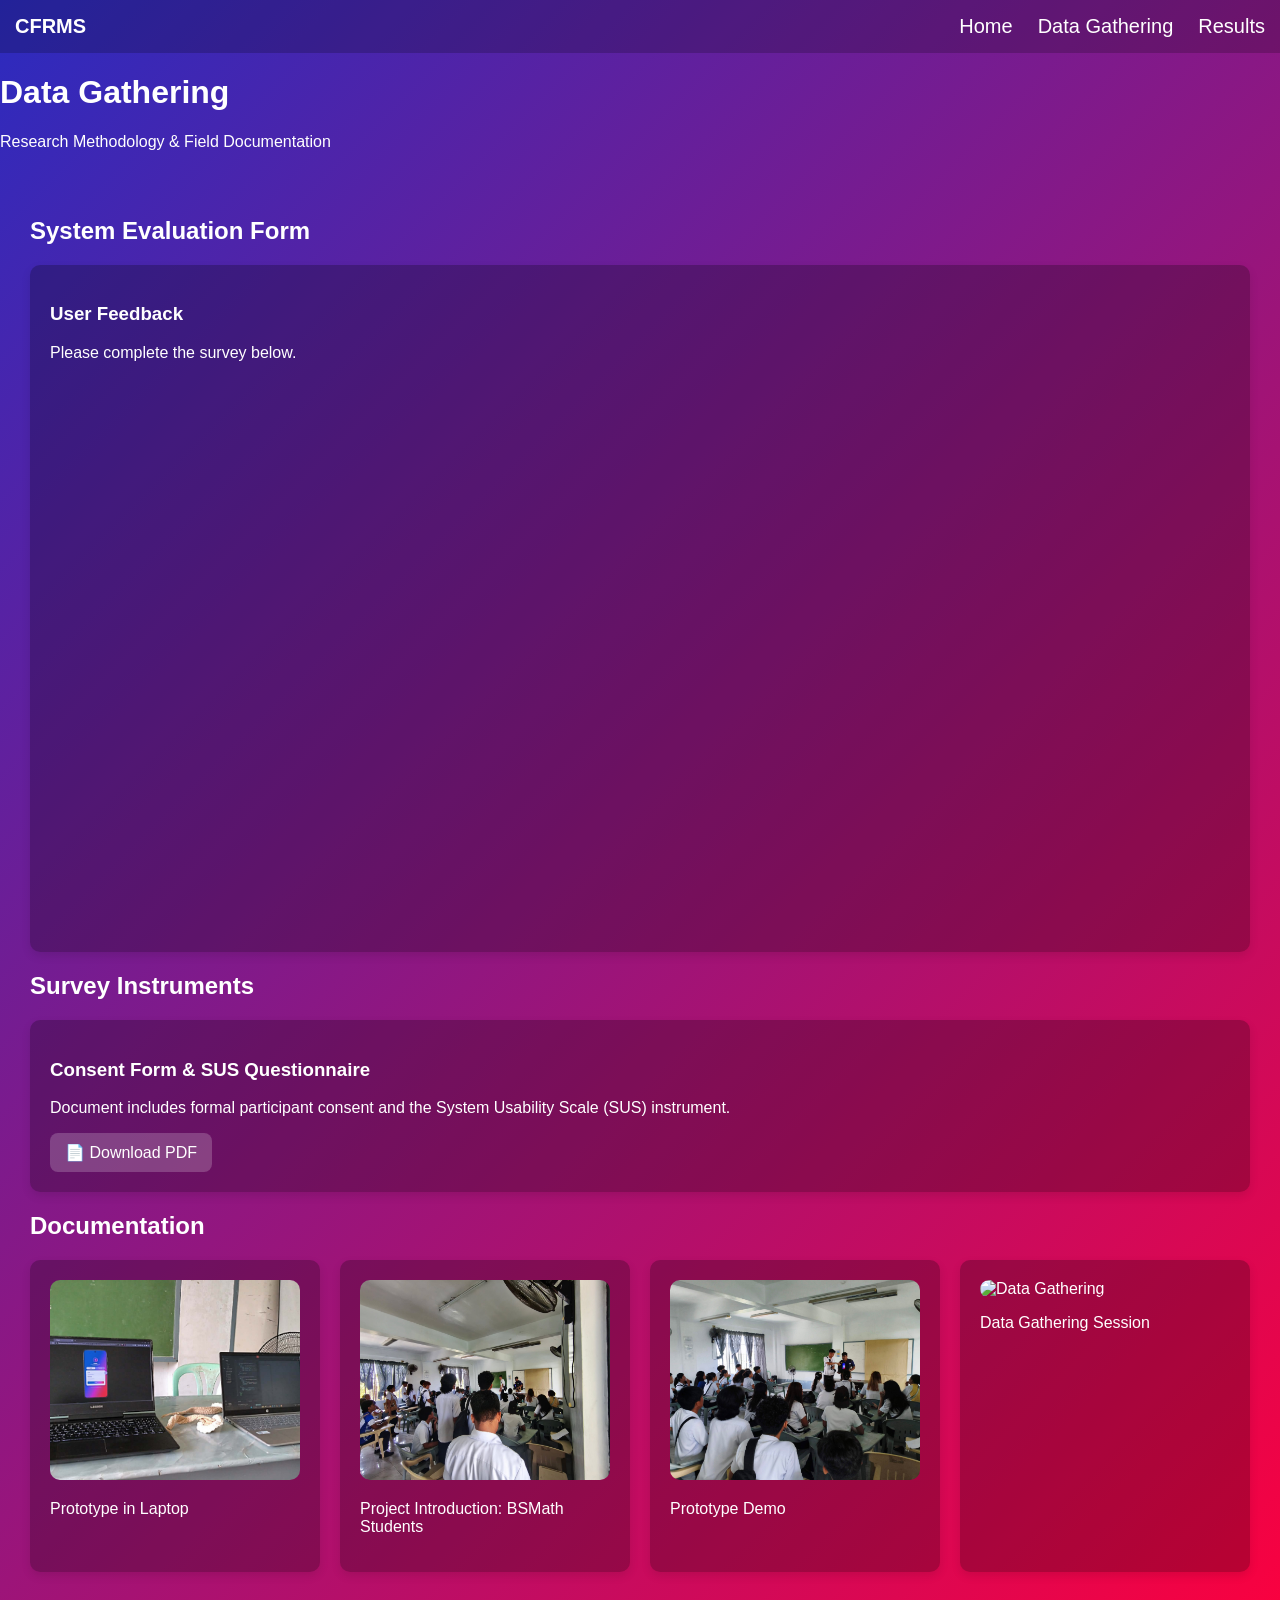
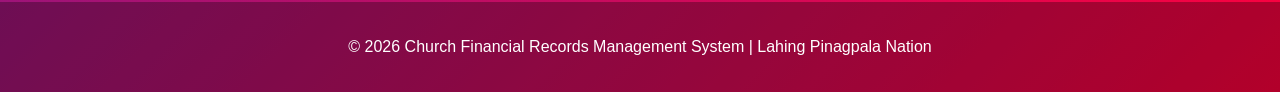
==== data.html @ 57d1f08c "Update data.html" ====
<!DOCTYPE html>
<html lang="en">
<head>
  <meta charset="UTF-8">
  <meta name="viewport" content="width=device-width, initial-scale=1.0">
  <title>Data Gathering | CFRMS</title>
  <link href="https://fonts.googleapis.com/css2?family=Inter:wght@300;400;600;800&display=swap" rel="stylesheet">
  <link rel="stylesheet" href="styles.css">
</head>
<body>

<nav>
  <div class="nav-left">
    <h2>CFRMS</h2>
  </div>
  <div class="nav-links">
    <a href="index.html">Home</a>
    <a href="data.html" class="active">Data Gathering</a>
    <a href="results.html">Results</a>
  </div>
</nav>

<header class="hero sub-hero">
  <div class="hero-content">
    <h1>Data Gathering</h1>
    <p class="subtitle">Research Methodology & Field Documentation</p>
  </div>
</header>

<main class="container">
  <section class="section-container">
    <h2 class="section-title">System Evaluation Form</h2>
    <div class="card form-card small-view">
      <div class="form-header">
        <h3>User Feedback</h3>
        <p>Please complete the survey below.</p>
      </div>
      <div class="iframe-container">
        <iframe src="https://docs.google.com/forms/d/e/1FAIpQLSfxwraObmqo5k9GAPYGqkIvyLb5BTO5nsyAgBqWsxRniMxCNw/viewform?embedded=true" width="100%" height="550" frameborder="0" marginheight="0" marginwidth="0">Loading…</iframe>
      </div>
    </div>
  </section>

  <section class="section-container">
    <h2 class="section-title">Survey Instruments</h2>
    <div class="card download-card">
      <div class="card-info">
        <h3>Consent Form & SUS Questionnaire</h3>
        <p>Document includes formal participant consent and the System Usability Scale (SUS) instrument.</p>
      </div>
      <a href="Consent-Form-SUS-Questionnaire_Group2.pdf" download class="btn">📄 Download PDF</a>
    </div>
  </section>

  <section class="section-container">
    <h2 class="section-title">Documentation</h2>
    <div class="grid">
      <div class="card doc-card">
        <div class="img-wrapper"><img src="doc1.jpg" alt="Laptop"></div>
        <p class="img-caption">Prototype in Laptop</p>
      </div>
      <div class="card doc-card">
        <div class="img-wrapper"><img src="doc2.jpg" alt="Intro"></div>
        <p class="img-caption">Project Introduction: BSMath Students</p>
      </div>
      <div class="card doc-card">
        <div class="img-wrapper"><img src="doc3.jpg" alt="Demo"></div>
        <p class="img-caption">Prototype Demo</p>
      </div>
      <div class="card doc-card">
        <div class="img-wrapper"><img src="doc4.png" alt="Data Gathering"></div>
        <p class="img-caption">Data Gathering Session</p>
      </div>
    </div>
  </section>
</main>

<footer>
  <p>© 2026 Church Financial Records Management System | Lahing Pinagpala Nation</p>
</footer>

</body>
</html>
---- styles.css ----
body {
  margin: 0;
  font-family: Arial, sans-serif;
  color: white;
  background: linear-gradient(135deg, #2b2bbf, #ff003c);
}

nav {
  display: flex;
  justify-content: space-between;
  align-items: center;
  padding: 15px 15px;
  background: rgba(0,0,0,0.2);
}

/* Left side (CFRMS) */
nav h2 {
  margin: 20px;
}

/* Right side links */
nav div {
  display: flex;
  align-items: center;
  gap: 25px;
}

nav a {
  color: white;
  text-decoration: none;
  font-size: 20px;
}

nav a:hover {
  opacity: 0.5;
  transition: 0.2s;
}

.nav-left {
  display: flex;
  align-items: center;
  gap: 10px;
}

/* Remove extra spacing from title */
.nav-left h2 {
  margin: 0;
  font-size: 20px;
}

.title {
  text-align: center;
  padding: 10px 10px;
  color: white;
  text-decoration: none;
}

.title h1 {
  font-size: 40px;
  margin-bottom: 0px;
  gap: 0px;
}
.title p {
  font-weight: 600;
  font-size: 25px;
}

/* MEMBERS SECTION */
.members {
  padding: 40px 20px;
  text-align: center;
}

.members h2 {
  margin-bottom: 30px;
  font-size: 28px;
}

/* GRID LAYOUT */
.grid {
  display: grid;
  grid-template-columns: repeat(auto-fit, minmax(200px, 1fr));
  gap: 20px;
}

/* CARD STYLE */
.card {
  background: rgba(0, 0, 0, 0.247);
  border-radius: 10px;
  flex: 1;
  padding: 20px;
  box-shadow: 0 4px 10px rgba(0,0,0,0.1);
}

/* MEMBER CARD */
.member-card img {
  width: 100%;
  height: 200px;
  object-fit: cover;
  border-radius: 10px;
}

.member-card h3 {
  margin-top: 10px;
  font-size: 18px;
}

.container {
  padding: 30px;
}

/* Footer styling */
footer {
  text-align: center;
  padding: 20px;
  background: rgba(0,0,0,0.3);
  margin-top: auto;
}

/* Container for ring*/
.logo-container {
  position: relative;
  display: inline-block;
  margin-top: 50px;
  margin-bottom: 0px;
}

/* Logo itself */
.logo {
  position: relative;
  width: 300px;
  height: 300px;
  border-radius: 50%;
  z-index: 2;
  object-fit: cover;
}

/* Section spacing */
/* SECTION STYLE */
.section {
  padding: 40px 20px;
  text-align: flex;
}

.section h3 {
  font-size: 26px;
  margin-bottom: 25px;
}

/* DOCUMENTATION CARD */
.doc-card img {
  width: 100%;
  height: 200px;
  object-fit: cover;
  border-radius: 10px;
}

/* Inner dark box (consent form area) */
.inner-box {
  background: rgba(0,0,0,0.4);
  padding: 15px;
  border-radius: 8px;
  margin-top: 10px;
}

/* File header */
.file-header {
  background: rgba(255,255,255,0.1);
  padding: 10px;
  border-radius: 6px;
  margin-bottom: 10px;
}

/* Documentation images */
.doc-images {
  display: flex;
  gap: 15px;
  margin-top: 10px;
}

.doc-images img {
  width: 200px;
  height: 120px;
  object-fit: cover;
  border-radius: 8px;
}

/* Summary layout */
.chart-container {
  background: rgba(0, 0, 0, 0.3);
  padding: 20px;
  border-radius: 12px;

  display: grid;
  grid-template-columns: repeat(2, 1fr);
  gap: 30px;
}

/* Images */
.chart-img {
  width: 100%;
  border-radius: 8px;
  display: block;
}

.sub-heading {
  font-size: 25px;
  font-weight: bold;
  color: white;
}

.page-title {
  margin-bottom: 5px;
}

.section {
  margin-top: 0px;
}

.sub-title,
.section h2,
.section h3 {
  margin-top: 0;
}

/* Bottom grid (video + usability) */
.bottom-grid {
  display: flex;
  justify-content: space-between;
  align-items: flex-start;
  gap: 50px;
  margin-top: 30px;
}

.video-card {
  padding: 30px;
  background:  rgba(0, 0, 0, 0.3);
  border-radius: 10px;
  flex-direction: column;
  align-items: flex;
  font-size: 20px;
}

/* Optional: limit video size */
.video-box {
  width: 100%;
  max-width: 100%;
  border-radius: 10px;
}

/*consent form button */
.btn {
  display: inline-block;
  padding: 10px 15px;
  background: rgba(255,255,255,0.2);
  border-radius: 8px;
  text-decoration: none;
  color: white;
}
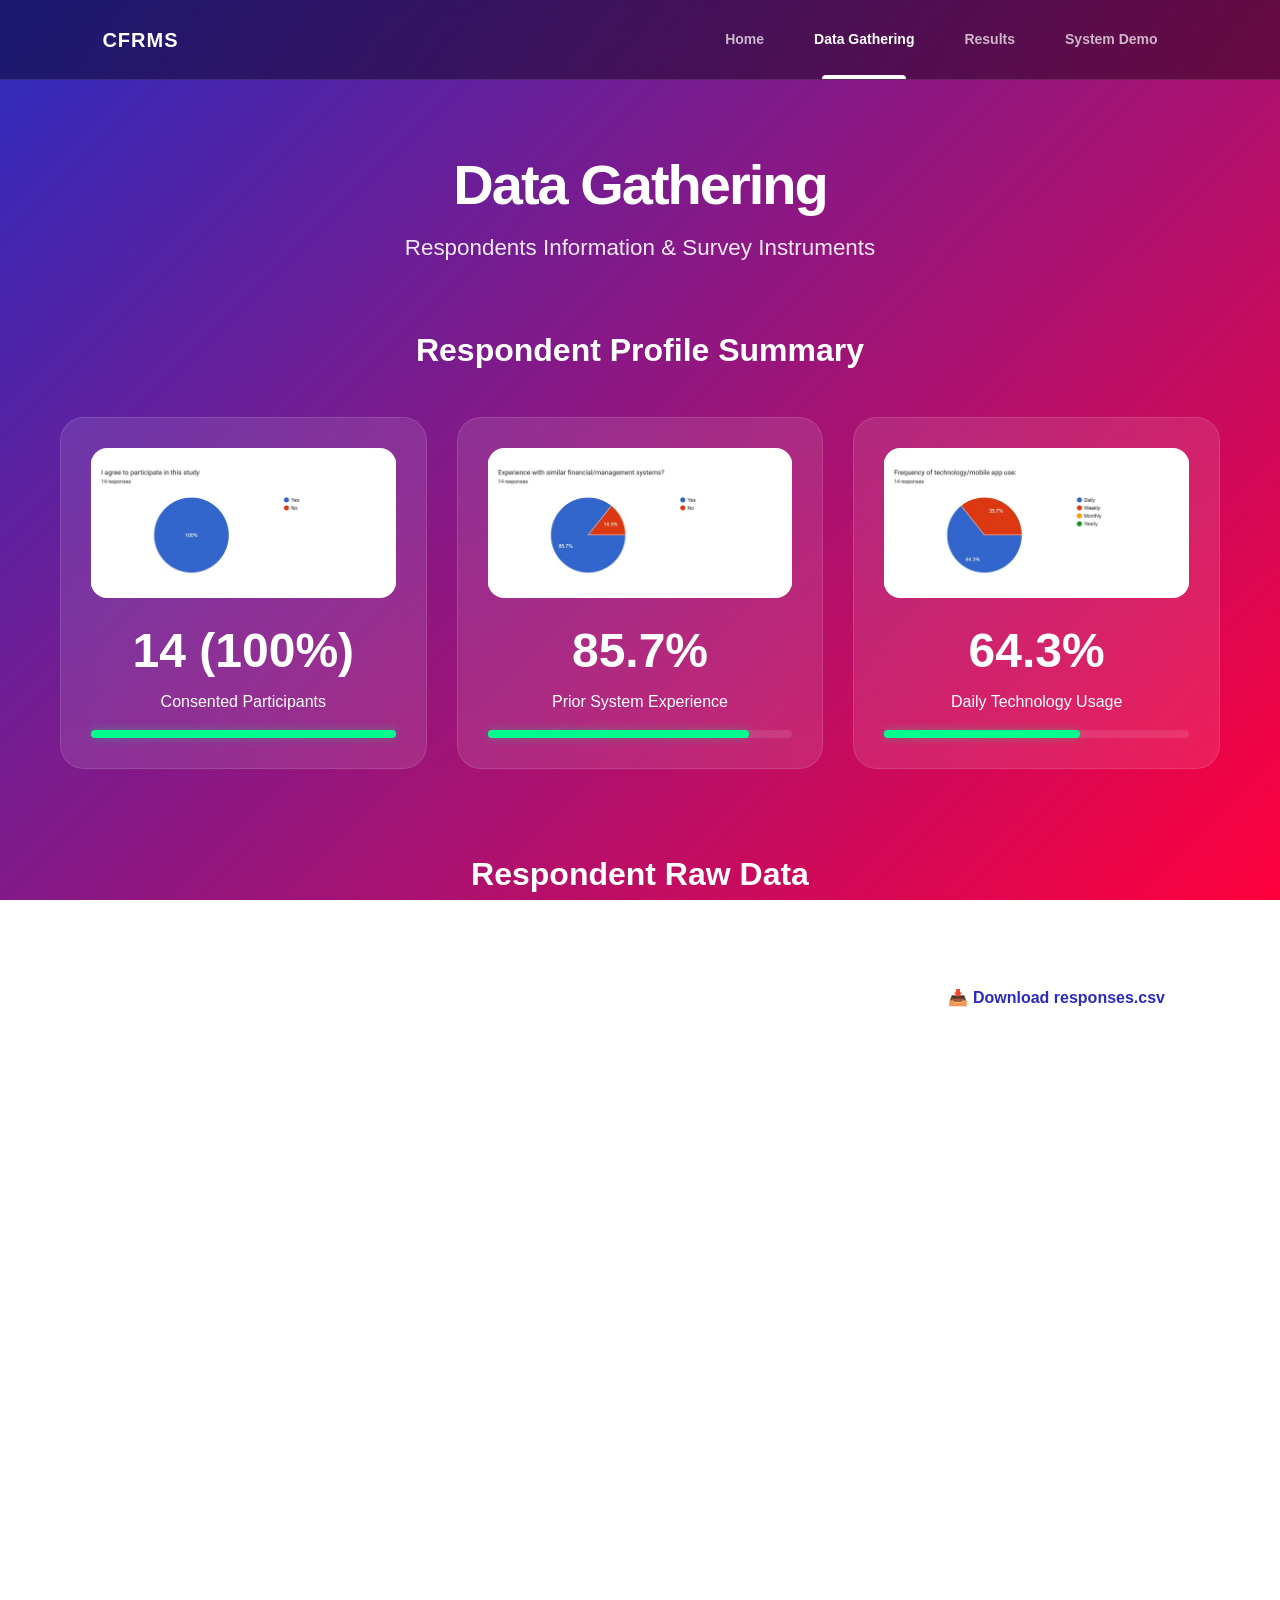
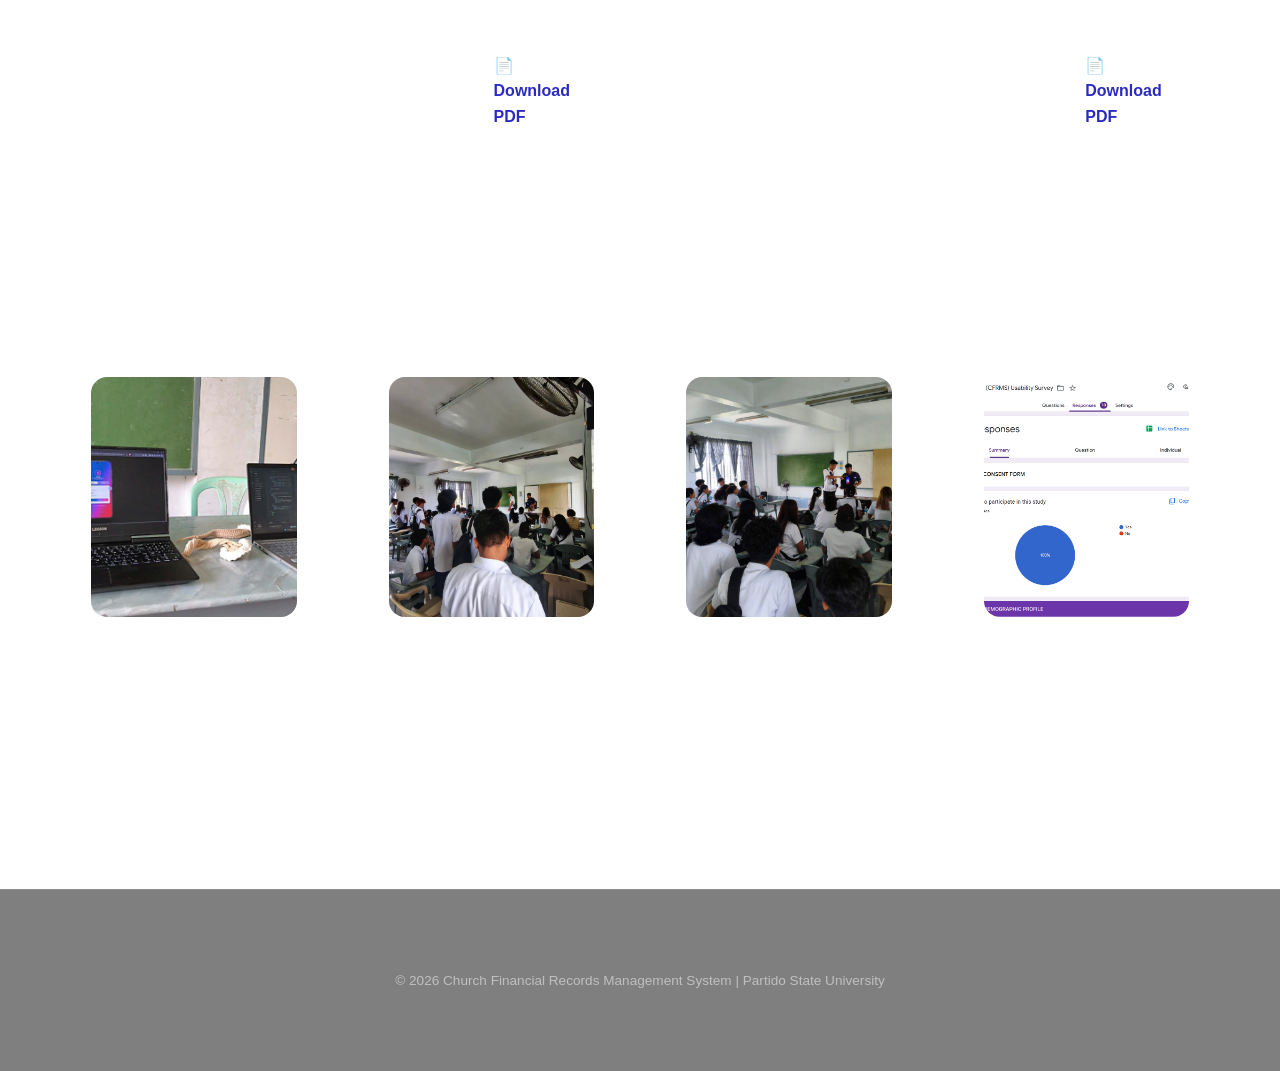
==== commit 5783c291: "Update data.html" ====
--- a/data.html
+++ b/data.html
@@ -10,74 +10,162 @@
 <body>
 
 <nav>
-  <div class="nav-left">
-    <h2>CFRMS</h2>
-  </div>
+  <div class="nav-left"><h2>CFRMS</h2></div>
   <div class="nav-links">
     <a href="index.html">Home</a>
     <a href="data.html" class="active">Data Gathering</a>
     <a href="results.html">Results</a>
+    <a href="demo.html">System Demo</a>
   </div>
 </nav>
 
 <header class="hero sub-hero">
   <div class="hero-content">
     <h1>Data Gathering</h1>
-    <p class="subtitle">Research Methodology & Field Documentation</p>
+    <p class="subtitle">Respondents Information & Survey Instruments</p>
   </div>
 </header>
 
 <main class="container">
+
+  <!-- SECTION: RESPONDENT PROFILE SUMMARY (MERGED & UPDATED) -->
   <section class="section-container">
-    <h2 class="section-title">System Evaluation Form</h2>
-    <div class="card form-card small-view">
-      <div class="form-header">
-        <h3>User Feedback</h3>
-        <p>Please complete the survey below.</p>
+    <h2 class="section-title">Respondent Profile Summary</h2>
+    <div class="grid">
+      <!-- Merged Card: Participation & Consent -->
+      <div class="card stat-card">
+        <div class="img-wrapper" style="height: 150px; margin-bottom: 15px;">
+          <img src="result-consent.jpeg" alt="Participation Chart" style="object-fit: contain; background: white;">
+        </div>
+        <h3>14 (100%)</h3>
+        <p>Consented Participants</p>
+        <div class="progress-bg"><div class="progress-fill" style="width: 100%;"></div></div>
       </div>
-      <div class="iframe-container">
-        <iframe src="https://docs.google.com/forms/d/e/1FAIpQLSfxwraObmqo5k9GAPYGqkIvyLb5BTO5nsyAgBqWsxRniMxCNw/viewform?embedded=true" width="100%" height="550" frameborder="0" marginheight="0" marginwidth="0">Loading…</iframe>
+
+      <!-- Experience Card -->
+      <div class="card stat-card">
+        <div class="img-wrapper" style="height: 150px; margin-bottom: 15px;">
+          <img src="result-experience.jpeg" alt="Experience Chart" style="object-fit: contain; background: white;">
+        </div>
+        <h3>85.7%</h3>
+        <p>Prior System Experience</p>
+        <div class="progress-bg"><div class="progress-fill" style="width: 85.7%;"></div></div>
+      </div>
+
+      <!-- New Card: Tech Frequency (based on your data) -->
+      <div class="card stat-card">
+        <div class="img-wrapper" style="height: 150px; margin-bottom: 15px;">
+          <img src="result-tech.jpeg" alt="Tech Usage Chart" style="object-fit: contain; background: white;">
+        </div>
+        <h3>64.3%</h3>
+        <p>Daily Technology Usage</p>
+        <div class="progress-bg"><div class="progress-fill" style="width: 64.3%;"></div></div>
       </div>
     </div>
   </section>
 
+  <!-- SECTION: RESPONDENT RAW DATA -->
   <section class="section-container">
-    <h2 class="section-title">Survey Instruments</h2>
-    <div class="card download-card">
-      <div class="card-info">
-        <h3>Consent Form & SUS Questionnaire</h3>
-        <p>Document includes formal participant consent and the System Usability Scale (SUS) instrument.</p>
+    <h2 class="section-title">Respondent Raw Data</h2>
+    <div class="card table-card">
+      <div class="card-header" style="display: flex; justify-content: space-between; align-items: center; margin-bottom: 20px;">
+        <p style="opacity: 0.7;">Live .CSV Repository Preview</p>
+        <a href="responses.csv" download class="btn small-btn">📥 Download responses.csv</a>
       </div>
-      <a href="Consent-Form-SUS-Questionnaire_Group2.pdf" download class="btn">📄 Download PDF</a>
+      <div class="table-wrapper">
+        <table class="data-table" id="csv-table">
+          <thead>
+            <tr id="table-header"></tr>
+          </thead>
+          <tbody id="table-body">
+          </tbody>
+        </table>
+      </div>
     </div>
   </section>
 
+  <!-- SECTION: SURVEY INSTRUMENTS -->
   <section class="section-container">
-    <h2 class="section-title">Documentation</h2>
+    <h2 class="section-title">Survey Instruments</h2>
+    <div class="grid chart-grid-double">
+      <div class="card download-card">
+        <div class="card-info">
+          <h3>Usability Testing Survey (SUS)</h3>
+          <p>Document includes formal participant consent and the 10-item System Usability Scale instrument.</p>
+        </div>
+        <a href="Consent-Form-SUS-Questionnaire_Group2.pdf" download class="btn">📄 Download PDF</a>
+      </div>
+      <div class="card download-card">
+        <div class="card-info">
+          <h3>Heuristic Evaluation Workbook</h3>
+          <p>Nielsen's 10 Heuristics workbook containing individual evaluations from all group members.</p>
+        </div>
+        <a href="Heuristic-Workbook.pdf" download class="btn">📄 Download PDF</a>
+      </div>
+    </div>
+  </section>
+
+  <!-- SECTION: FIELD DOCUMENTATION -->
+  <section class="section-container">
+    <h2 class="section-title">Field Documentation</h2>
     <div class="grid">
       <div class="card doc-card">
-        <div class="img-wrapper"><img src="doc1.jpg" alt="Laptop"></div>
-        <p class="img-caption">Prototype in Laptop</p>
+        <div class="img-wrapper"><img src="doc1.jpg" alt="Testing"></div>
+        <p class="img-caption">BSMath Testing Session</p>
       </div>
       <div class="card doc-card">
-        <div class="img-wrapper"><img src="doc2.jpg" alt="Intro"></div>
-        <p class="img-caption">Project Introduction: BSMath Students</p>
+        <div class="img-wrapper"><img src="doc2.jpg" alt="Moderating"></div>
+        <p class="img-caption">Guided Evaluation Process</p>
       </div>
       <div class="card doc-card">
         <div class="img-wrapper"><img src="doc3.jpg" alt="Demo"></div>
-        <p class="img-caption">Prototype Demo</p>
+        <p class="img-caption">CFRMS Prototype Walkthrough</p>
       </div>
       <div class="card doc-card">
-        <div class="img-wrapper"><img src="doc4.png" alt="Data Gathering"></div>
-        <p class="img-caption">Data Gathering Session</p>
+        <div class="img-wrapper"><img src="doc4.png" alt="Recording"></div>
+        <p class="img-caption">Final Data Collection</p>
       </div>
     </div>
   </section>
+
 </main>
 
 <footer>
-  <p>© 2026 Church Financial Records Management System | Lahing Pinagpala Nation</p>
+  <p>© 2026 Church Financial Records Management System | Partido State University</p>
 </footer>
+
+<script>
+  async function loadCSV() {
+    try {
+      const response = await fetch('responses.csv');
+      const data = await response.text();
+      const rows = data.split('\n').filter(row => row.trim() !== '');
+      
+      const headerRow = rows[0].split(',');
+      const headerTarget = document.getElementById('table-header');
+      headerRow.forEach(headerText => {
+        const th = document.createElement('th');
+        th.textContent = headerText.replace(/"/g, '');
+        headerTarget.appendChild(th);
+      });
+
+      const bodyTarget = document.getElementById('table-body');
+      for (let i = 1; i < rows.length; i++) {
+        const tr = document.createElement('tr');
+        const cols = rows[i].split(/,(?=(?:(?:[^"]*"){2})*[^"]*$)/);
+        cols.forEach(colText => {
+          const td = document.createElement('td');
+          td.textContent = colText.replace(/"/g, '');
+          tr.appendChild(td);
+        });
+        bodyTarget.appendChild(tr);
+      }
+    } catch (error) {
+      console.error("Error loading CSV:", error);
+    }
+  }
+  window.onload = loadCSV;
+</script>
 
 </body>
 </html>
--- a/styles.css
+++ b/styles.css
@@ -1,259 +1,329 @@
+* {
+  margin: 0;
+  padding: 0;
+  box-sizing: border-box;
+}
+
 body {
-  margin: 0;
-  font-family: Arial, sans-serif;
+  font-family: 'Inter', sans-serif;
   color: white;
   background: linear-gradient(135deg, #2b2bbf, #ff003c);
+  background-attachment: fixed;
+  min-height: 100vh;
+  line-height: 1.6;
+  overflow-x: hidden;
 }
 
 nav {
   display: flex;
   justify-content: space-between;
   align-items: center;
-  padding: 15px 15px;
-  background: rgba(0,0,0,0.2);
-}
-
-/* Left side (CFRMS) */
-nav h2 {
-  margin: 20px;
-}
-
-/* Right side links */
-nav div {
+  padding: 0 8%;
+  background: rgba(0, 0, 0, 0.4);
+  backdrop-filter: blur(20px);
+  -webkit-backdrop-filter: blur(20px);
+  position: sticky;
+  top: 0;
+  z-index: 1000;
+  height: 80px;
+  border-bottom: 1px solid rgba(255, 255, 255, 0.1);
+}
+
+.nav-left h2 {
+  font-size: 20px;
+  font-weight: 800;
+  letter-spacing: 1px;
+}
+
+.nav-links {
+  display: flex;
+  gap: 10px;
+  height: 100%;
+}
+
+.nav-links a {
+  color: white;
+  text-decoration: none;
+  font-size: 14px;
+  font-weight: 600;
+  padding: 0 20px;
   display: flex;
   align-items: center;
-  gap: 25px;
-}
-
-nav a {
-  color: white;
+  position: relative;
+  transition: 0.3s cubic-bezier(0.4, 0, 0.2, 1);
+  opacity: 0.7;
+}
+
+.nav-links a:hover {
+  opacity: 1;
+  background: rgba(255, 255, 255, 0.05);
+}
+
+.nav-links a.active {
+  opacity: 1;
+  font-weight: 800;
+}
+
+.nav-links a.active::after {
+  content: "";
+  position: absolute;
+  bottom: 0;
+  left: 20%;
+  width: 60%;
+  height: 4px;
+  background: white;
+  border-radius: 10px 10px 0 0;
+}
+
+.hero {
+  text-align: center;
+  padding: 80px 20px 40px;
+}
+
+.sub-hero {
+  padding: 60px 20px 20px;
+}
+
+.logo {
+  width: 200px;
+  height: 200px;
+  border-radius: 50%;
+  object-fit: cover;
+  border: 6px solid rgba(255, 255, 255, 0.15);
+  box-shadow: 0 20px 50px rgba(0,0,0,0.3);
+  transition: transform 0.5s cubic-bezier(0.175, 0.885, 0.32, 1.275);
+}
+
+.logo:hover {
+  transform: scale(1.05);
+}
+
+.hero h1 {
+  font-size: 3.5rem;
+  font-weight: 800;
+  letter-spacing: -2px;
+}
+
+.subtitle {
+  font-size: 1.4rem;
+  font-weight: 300;
+  opacity: 0.9;
+}
+
+.church-name {
+  font-size: 0.9rem;
+  text-transform: uppercase;
+  letter-spacing: 5px;
+  margin-top: 15px;
+  color: rgba(255, 255, 255, 0.6);
+}
+
+.description-box {
+  max-width: 800px;
+  margin: 40px auto 0;
+  background: rgba(0, 0, 0, 0.25);
+  padding: 30px;
+  border-radius: 20px;
+  backdrop-filter: blur(10px);
+  border: 1px solid rgba(255, 255, 255, 0.1);
+}
+
+.container {
+  max-width: 1200px;
+  margin: 0 auto;
+  padding: 40px 20px 100px;
+}
+
+.section-container {
+  margin-bottom: 80px;
+}
+
+.section-title {
+  text-align: center;
+  font-size: 2rem;
+  margin-bottom: 40px;
+  font-weight: 800;
+}
+
+.grid {
+  display: grid;
+  grid-template-columns: repeat(auto-fit, minmax(260px, 1fr));
+  gap: 30px;
+}
+
+.chart-grid-single { max-width: 650px; margin: 0 auto; }
+.chart-grid-double { grid-template-columns: repeat(auto-fit, minmax(400px, 1fr)); }
+.chart-grid-multi { grid-template-columns: repeat(auto-fit, minmax(280px, 1fr)); }
+
+.card {
+  background: rgba(255, 255, 255, 0.1);
+  backdrop-filter: blur(15px);
+  -webkit-backdrop-filter: blur(15px);
+  border: 1px solid rgba(255, 255, 255, 0.12);
+  border-radius: 24px;
+  padding: 30px;
+  text-align: center;
+  transition: all 0.4s cubic-bezier(0.4, 0, 0.2, 1);
+}
+
+.card:hover {
+  transform: translateY(-10px);
+  background: rgba(255, 255, 255, 0.18);
+  border-color: rgba(255, 255, 255, 0.3);
+}
+
+.img-wrapper {
+  width: 100%;
+  height: 240px;
+  border-radius: 16px;
+  overflow: hidden;
+  margin-bottom: 20px;
+}
+
+.img-wrapper img {
+  width: 100%;
+  height: 100%;
+  object-fit: cover;
+}
+
+.img-caption {
+  font-size: 0.8rem;
+  text-transform: uppercase;
+  letter-spacing: 1.5px;
+  opacity: 0.7;
+  font-weight: 700;
+  margin-top: 15px;
+}
+
+.form-card.small-view {
+  max-width: 650px;
+  margin: 0 auto;
+  padding: 0;
+  overflow: hidden;
+}
+
+.form-header {
+  padding: 20px;
+  background: rgba(0, 0, 0, 0.3);
+}
+
+.iframe-container {
+  width: 100%;
+  height: 550px;
+  overflow-y: auto;
+  background: white;
+}
+
+.iframe-container::-webkit-scrollbar { width: 8px; }
+.iframe-container::-webkit-scrollbar-track { background: #f1f1f1; }
+.iframe-container::-webkit-scrollbar-thumb { background: #2b2bbf; border-radius: 10px; }
+
+.download-card {
+  display: flex;
+  justify-content: space-between;
+  align-items: center;
+  text-align: left;
+  max-width: 900px;
+  margin: 0 auto;
+}
+
+.btn {
+  background: white;
+  color: #2b2bbf;
+  padding: 14px 24px;
+  border-radius: 12px;
   text-decoration: none;
-  font-size: 20px;
-}
-
-nav a:hover {
-  opacity: 0.5;
-  transition: 0.2s;
-}
-
-.nav-left {
-  display: flex;
+  font-weight: 800;
+  display: inline-flex;
   align-items: center;
   gap: 10px;
-}
-
-/* Remove extra spacing from title */
-.nav-left h2 {
-  margin: 0;
-  font-size: 20px;
-}
-
-.title {
-  text-align: center;
-  padding: 10px 10px;
-  color: white;
-  text-decoration: none;
-}
-
-.title h1 {
-  font-size: 40px;
-  margin-bottom: 0px;
-  gap: 0px;
-}
-.title p {
-  font-weight: 600;
-  font-size: 25px;
-}
-
-/* MEMBERS SECTION */
-.members {
-  padding: 40px 20px;
-  text-align: center;
-}
-
-.members h2 {
-  margin-bottom: 30px;
-  font-size: 28px;
-}
-
-/* GRID LAYOUT */
-.grid {
+  transition: 0.3s ease;
+}
+
+.btn:hover {
+  transform: translateY(-3px);
+  box-shadow: 0 10px 20px rgba(0,0,0,0.2);
+}
+
+.verified-badge {
+  display: inline-block;
+  background: rgba(0, 255, 120, 0.15);
+  color: #00ff8c;
+  padding: 8px 20px;
+  border-radius: 50px;
+  font-size: 0.75rem;
+  font-weight: 800;
+  border: 1px solid rgba(0, 255, 120, 0.3);
+  margin-bottom: 20px;
+}
+
+.stat-card h3 {
+  font-size: 3rem;
+  font-weight: 800;
+}
+
+.progress-bg {
+  background: rgba(255,255,255,0.1);
+  height: 8px;
+  border-radius: 10px;
+  margin-top: 15px;
+}
+
+.progress-fill {
+  background: #00ff8c;
+  height: 100%;
+  border-radius: 10px;
+  box-shadow: 0 0 10px rgba(0, 255, 140, 0.3);
+}
+
+.quote-list {
+  list-style: none;
+  text-align: left;
+  margin-top: 20px;
+}
+
+.quote-list li {
+  font-style: italic;
+  margin-bottom: 12px;
+  opacity: 0.8;
+  padding-left: 15px;
+  border-left: 3px solid rgba(255,255,255,0.3);
+}
+
+.bottom-layout {
   display: grid;
-  grid-template-columns: repeat(auto-fit, minmax(200px, 1fr));
-  gap: 20px;
-}
-
-/* CARD STYLE */
-.card {
-  background: rgba(0, 0, 0, 0.247);
-  border-radius: 10px;
-  flex: 1;
-  padding: 20px;
-  box-shadow: 0 4px 10px rgba(0,0,0,0.1);
-}
-
-/* MEMBER CARD */
-.member-card img {
+  grid-template-columns: 1.5fr 1fr;
+  gap: 40px;
+  margin-top: 40px;
+}
+
+.video-box {
   width: 100%;
-  height: 200px;
-  object-fit: cover;
-  border-radius: 10px;
-}
-
-.member-card h3 {
-  margin-top: 10px;
-  font-size: 18px;
-}
-
-.container {
-  padding: 30px;
-}
-
-/* Footer styling */
+  border-radius: 20px;
+  aspect-ratio: 16/9;
+  background: #000;
+}
+
+.chart-card { padding: 15px; }
+.chart-img { width: 100%; border-radius: 12px; display: block; }
+
 footer {
   text-align: center;
-  padding: 20px;
-  background: rgba(0,0,0,0.3);
-  margin-top: auto;
-}
-
-/* Container for ring*/
-.logo-container {
-  position: relative;
-  display: inline-block;
-  margin-top: 50px;
-  margin-bottom: 0px;
-}
-
-/* Logo itself */
-.logo {
-  position: relative;
-  width: 300px;
-  height: 300px;
-  border-radius: 50%;
-  z-index: 2;
-  object-fit: cover;
-}
-
-/* Section spacing */
-/* SECTION STYLE */
-.section {
-  padding: 40px 20px;
-  text-align: flex;
-}
-
-.section h3 {
-  font-size: 26px;
-  margin-bottom: 25px;
-}
-
-/* DOCUMENTATION CARD */
-.doc-card img {
-  width: 100%;
-  height: 200px;
-  object-fit: cover;
-  border-radius: 10px;
-}
-
-/* Inner dark box (consent form area) */
-.inner-box {
-  background: rgba(0,0,0,0.4);
-  padding: 15px;
-  border-radius: 8px;
-  margin-top: 10px;
-}
-
-/* File header */
-.file-header {
-  background: rgba(255,255,255,0.1);
-  padding: 10px;
-  border-radius: 6px;
-  margin-bottom: 10px;
-}
-
-/* Documentation images */
-.doc-images {
-  display: flex;
-  gap: 15px;
-  margin-top: 10px;
-}
-
-.doc-images img {
-  width: 200px;
-  height: 120px;
-  object-fit: cover;
-  border-radius: 8px;
-}
-
-/* Summary layout */
-.chart-container {
-  background: rgba(0, 0, 0, 0.3);
-  padding: 20px;
-  border-radius: 12px;
-
-  display: grid;
-  grid-template-columns: repeat(2, 1fr);
-  gap: 30px;
-}
-
-/* Images */
-.chart-img {
-  width: 100%;
-  border-radius: 8px;
-  display: block;
-}
-
-.sub-heading {
-  font-size: 25px;
-  font-weight: bold;
-  color: white;
-}
-
-.page-title {
-  margin-bottom: 5px;
-}
-
-.section {
-  margin-top: 0px;
-}
-
-.sub-title,
-.section h2,
-.section h3 {
-  margin-top: 0;
-}
-
-/* Bottom grid (video + usability) */
-.bottom-grid {
-  display: flex;
-  justify-content: space-between;
-  align-items: flex-start;
-  gap: 50px;
-  margin-top: 30px;
-}
-
-.video-card {
-  padding: 30px;
-  background:  rgba(0, 0, 0, 0.3);
-  border-radius: 10px;
-  flex-direction: column;
-  align-items: flex;
-  font-size: 20px;
-}
-
-/* Optional: limit video size */
-.video-box {
-  width: 100%;
-  max-width: 100%;
-  border-radius: 10px;
-}
-
-/*consent form button */
-.btn {
-  display: inline-block;
-  padding: 10px 15px;
-  background: rgba(255,255,255,0.2);
-  border-radius: 8px;
-  text-decoration: none;
-  color: white;
-}
+  padding: 80px 20px;
+  background: rgba(0, 0, 0, 0.5);
+  border-top: 1px solid rgba(255, 255, 255, 0.1);
+}
+
+footer p { opacity: 0.5; font-size: 0.85rem; }
+
+@media (max-width: 992px) {
+  .bottom-layout { grid-template-columns: 1fr; }
+}
+
+@media (max-width: 768px) {
+  nav { padding: 0 20px; }
+  .nav-left h2 { font-size: 16px; }
+  .nav-links a { padding: 0 10px; font-size: 12px; }
+  .hero h1 { font-size: 2.5rem; }
+  .download-card { flex-direction: column; text-align: center; gap: 20px; }
+}
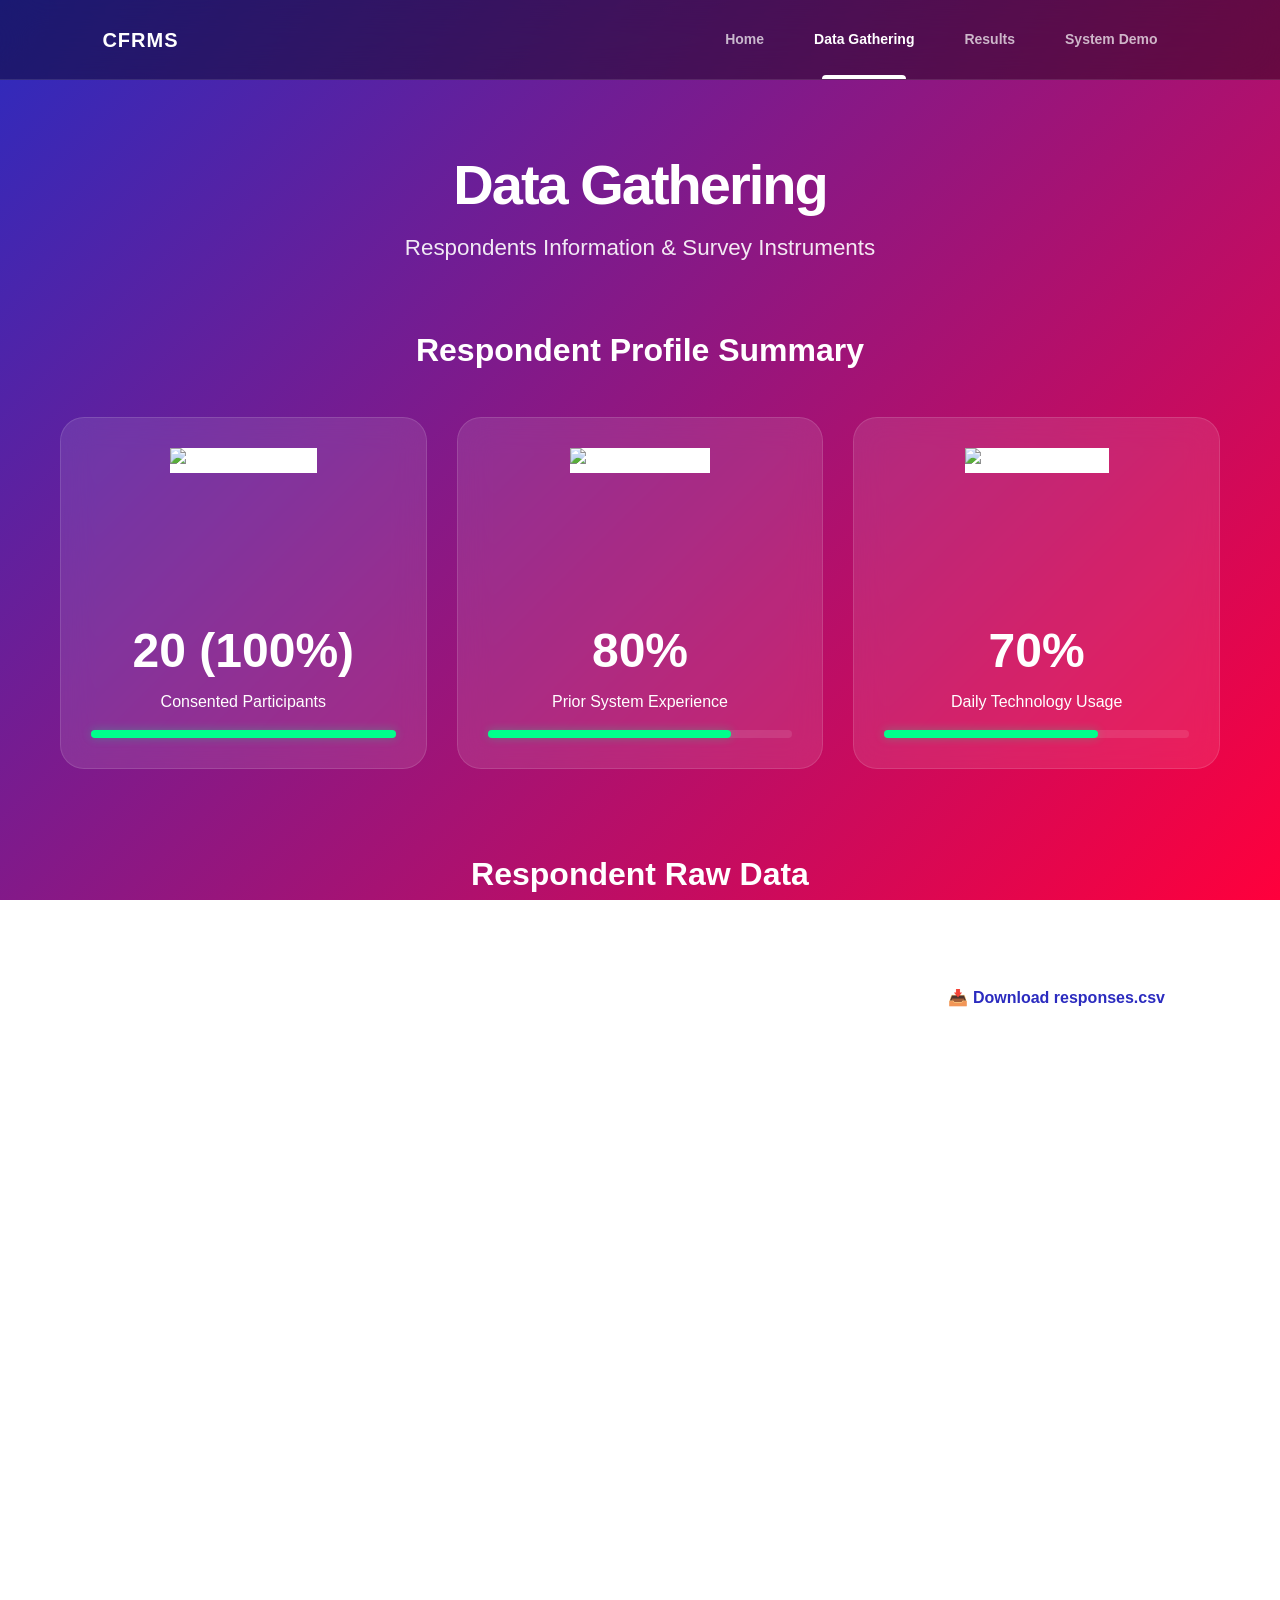
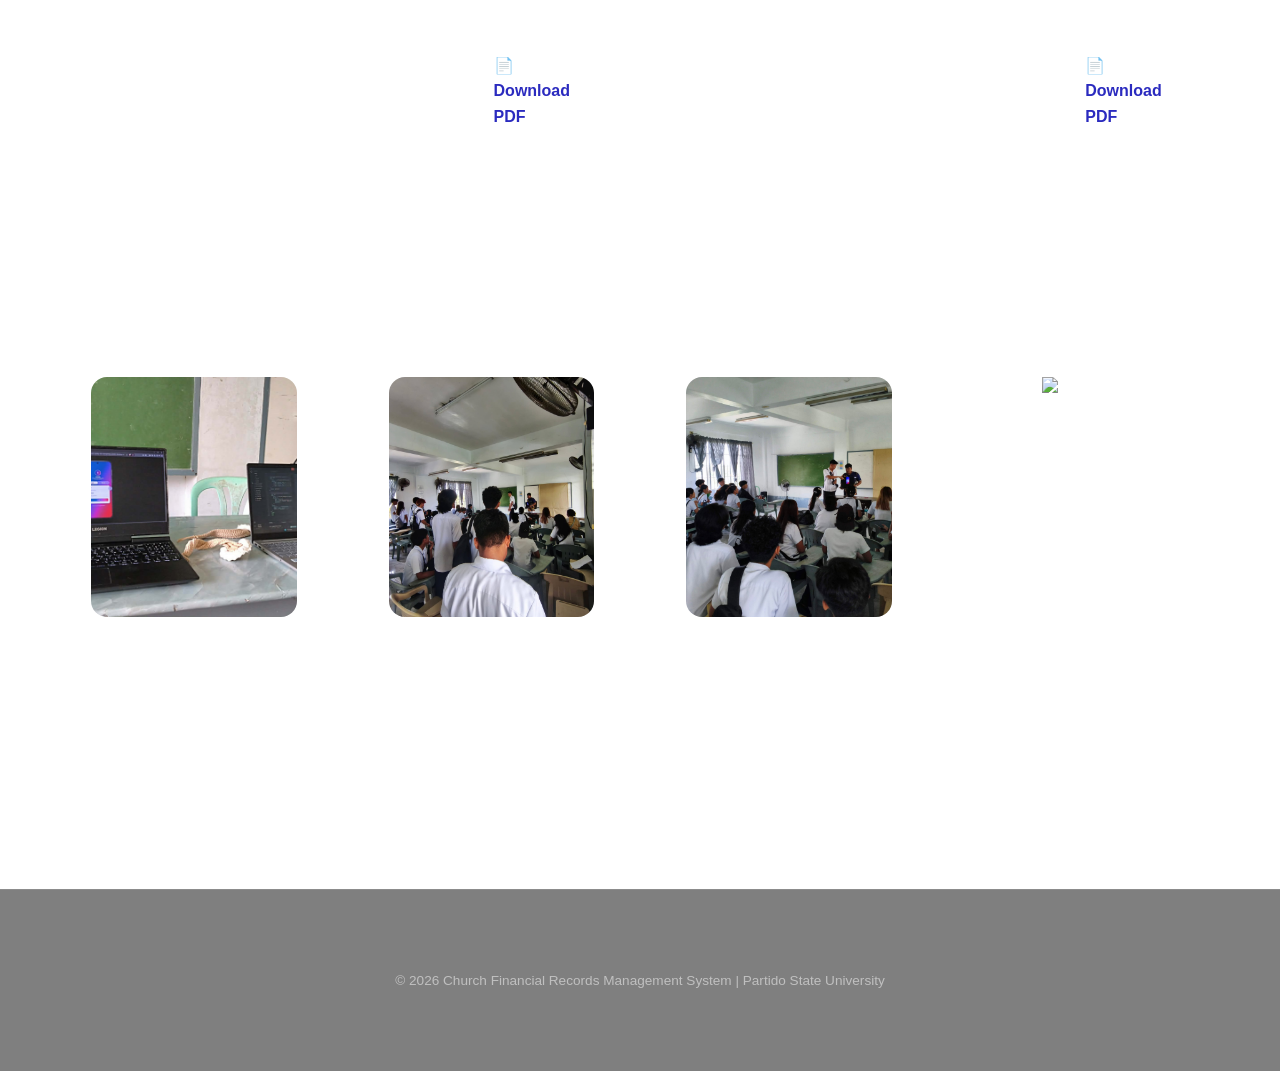
==== commit 6690eafa: "Update data.html" ====
--- a/data.html
+++ b/data.html
@@ -35,9 +35,9 @@
       <!-- Merged Card: Participation & Consent -->
       <div class="card stat-card">
         <div class="img-wrapper" style="height: 150px; margin-bottom: 15px;">
-          <img src="result-consent.jpeg" alt="Participation Chart" style="object-fit: contain; background: white;">
+          <img src="result-consent.png" alt="Participation Chart" style="object-fit: contain; background: white;">
         </div>
-        <h3>14 (100%)</h3>
+        <h3>20 (100%)</h3>
         <p>Consented Participants</p>
         <div class="progress-bg"><div class="progress-fill" style="width: 100%;"></div></div>
       </div>
@@ -45,21 +45,21 @@
       <!-- Experience Card -->
       <div class="card stat-card">
         <div class="img-wrapper" style="height: 150px; margin-bottom: 15px;">
-          <img src="result-experience.jpeg" alt="Experience Chart" style="object-fit: contain; background: white;">
+          <img src="result-experience.png" alt="Experience Chart" style="object-fit: contain; background: white;">
         </div>
-        <h3>85.7%</h3>
+        <h3>80%</h3>
         <p>Prior System Experience</p>
-        <div class="progress-bg"><div class="progress-fill" style="width: 85.7%;"></div></div>
+        <div class="progress-bg"><div class="progress-fill" style="width: 80%;"></div></div>
       </div>
 
       <!-- New Card: Tech Frequency (based on your data) -->
       <div class="card stat-card">
         <div class="img-wrapper" style="height: 150px; margin-bottom: 15px;">
-          <img src="result-tech.jpeg" alt="Tech Usage Chart" style="object-fit: contain; background: white;">
+          <img src="result-tech.png" alt="Tech Usage Chart" style="object-fit: contain; background: white;">
         </div>
-        <h3>64.3%</h3>
+        <h3>70%</h3>
         <p>Daily Technology Usage</p>
-        <div class="progress-bg"><div class="progress-fill" style="width: 64.3%;"></div></div>
+        <div class="progress-bg"><div class="progress-fill" style="width: 70%;"></div></div>
       </div>
     </div>
   </section>
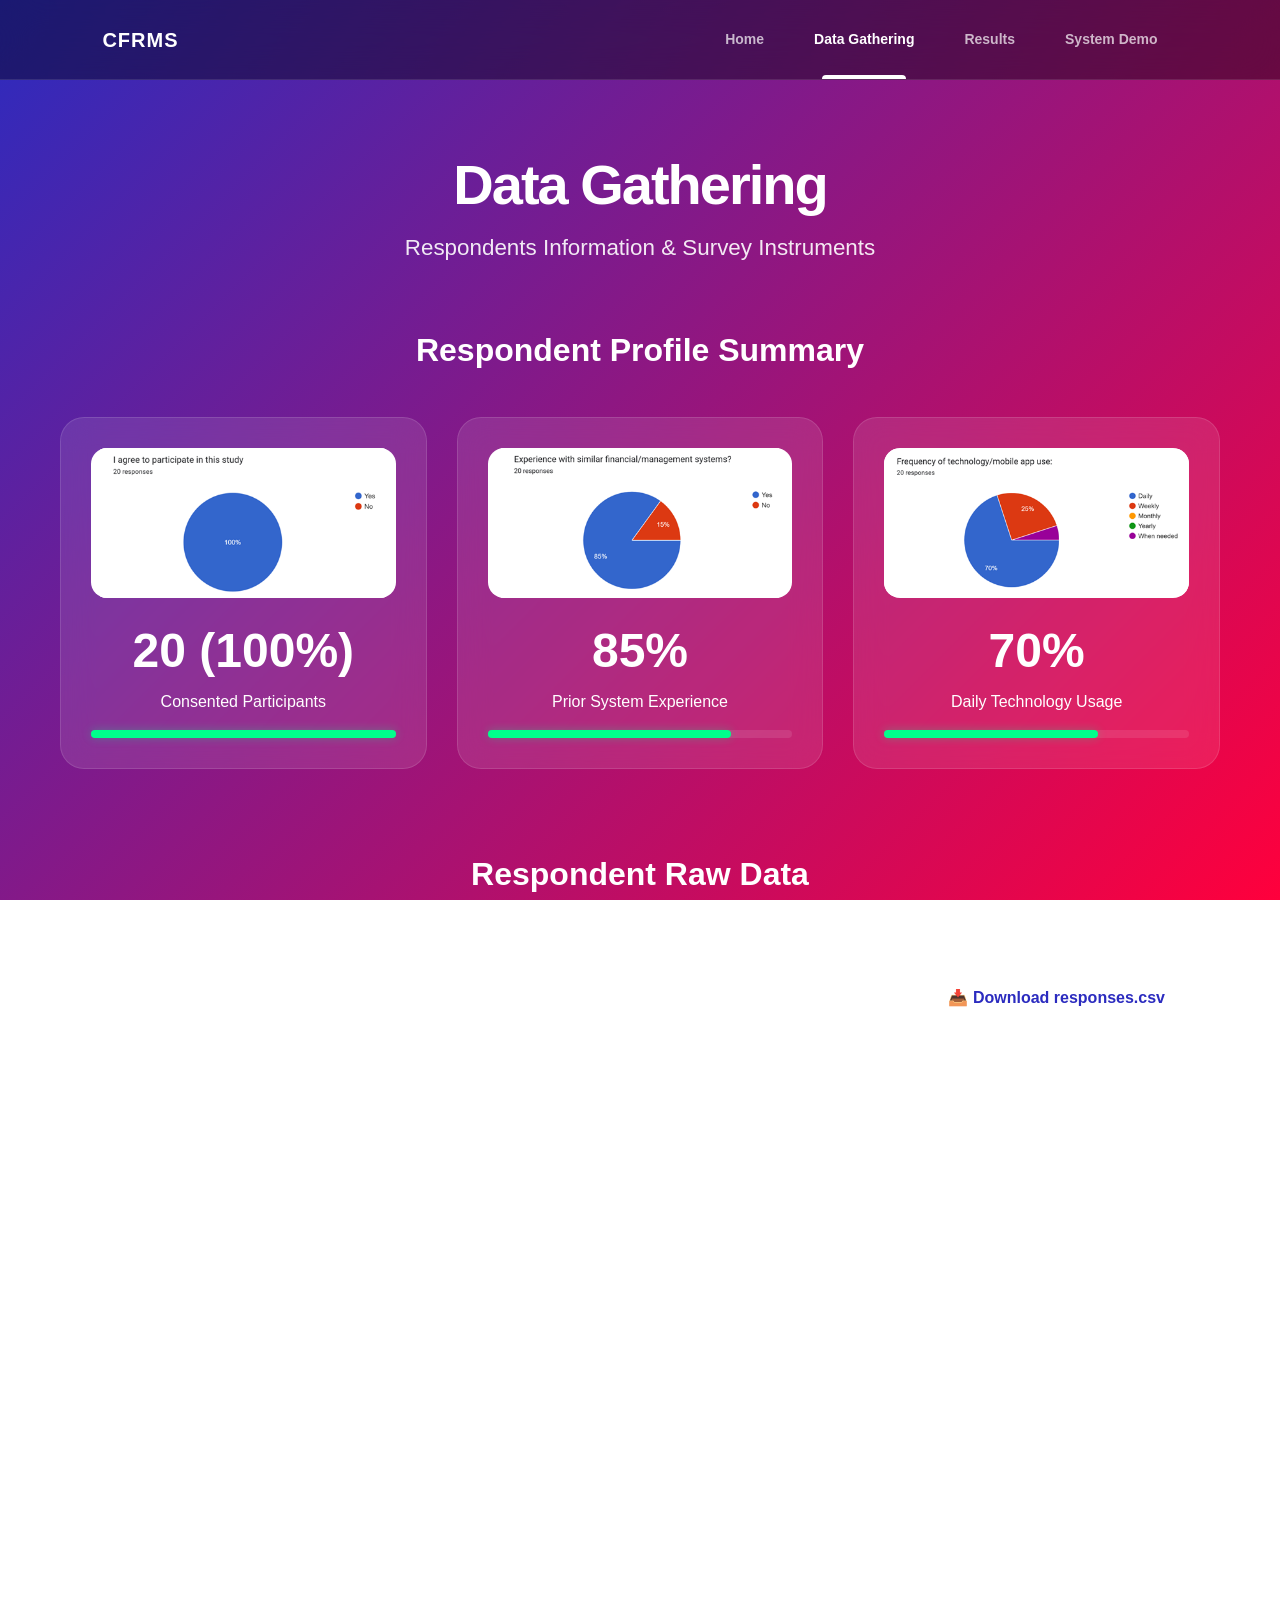
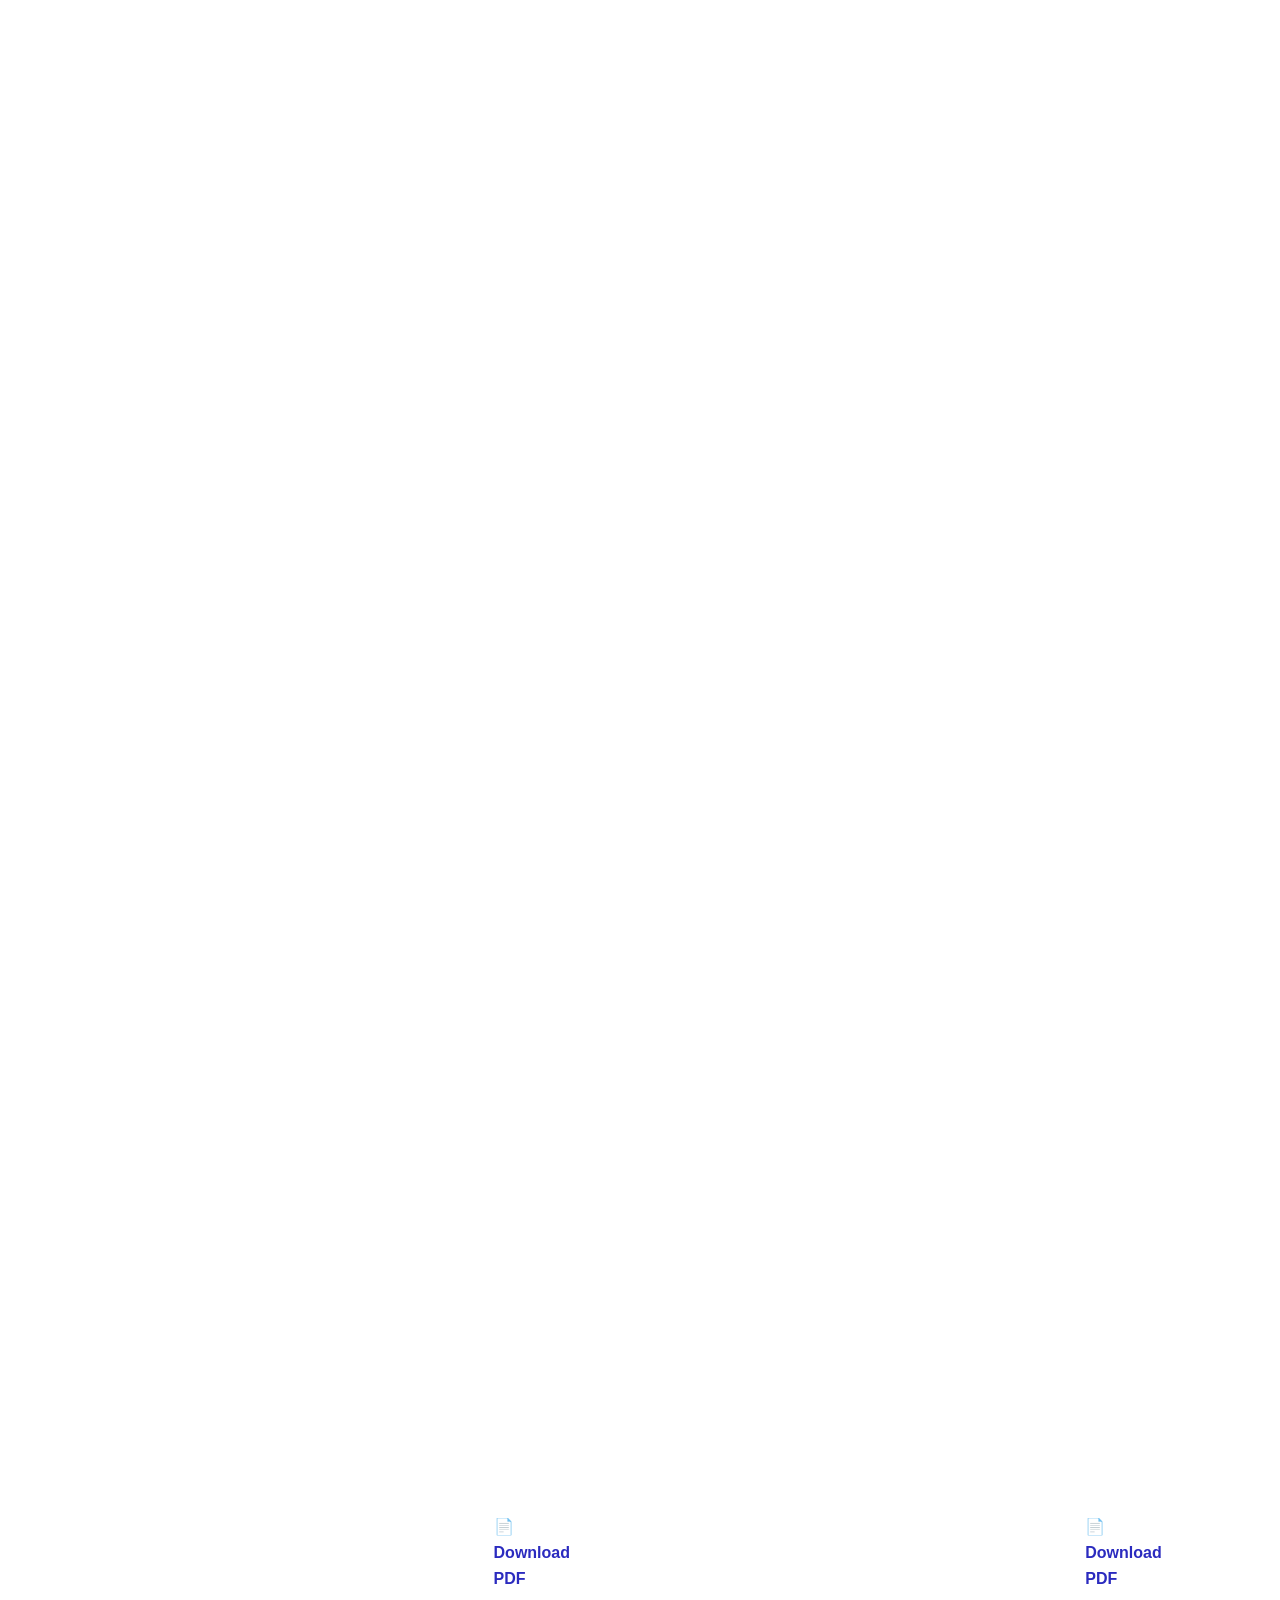
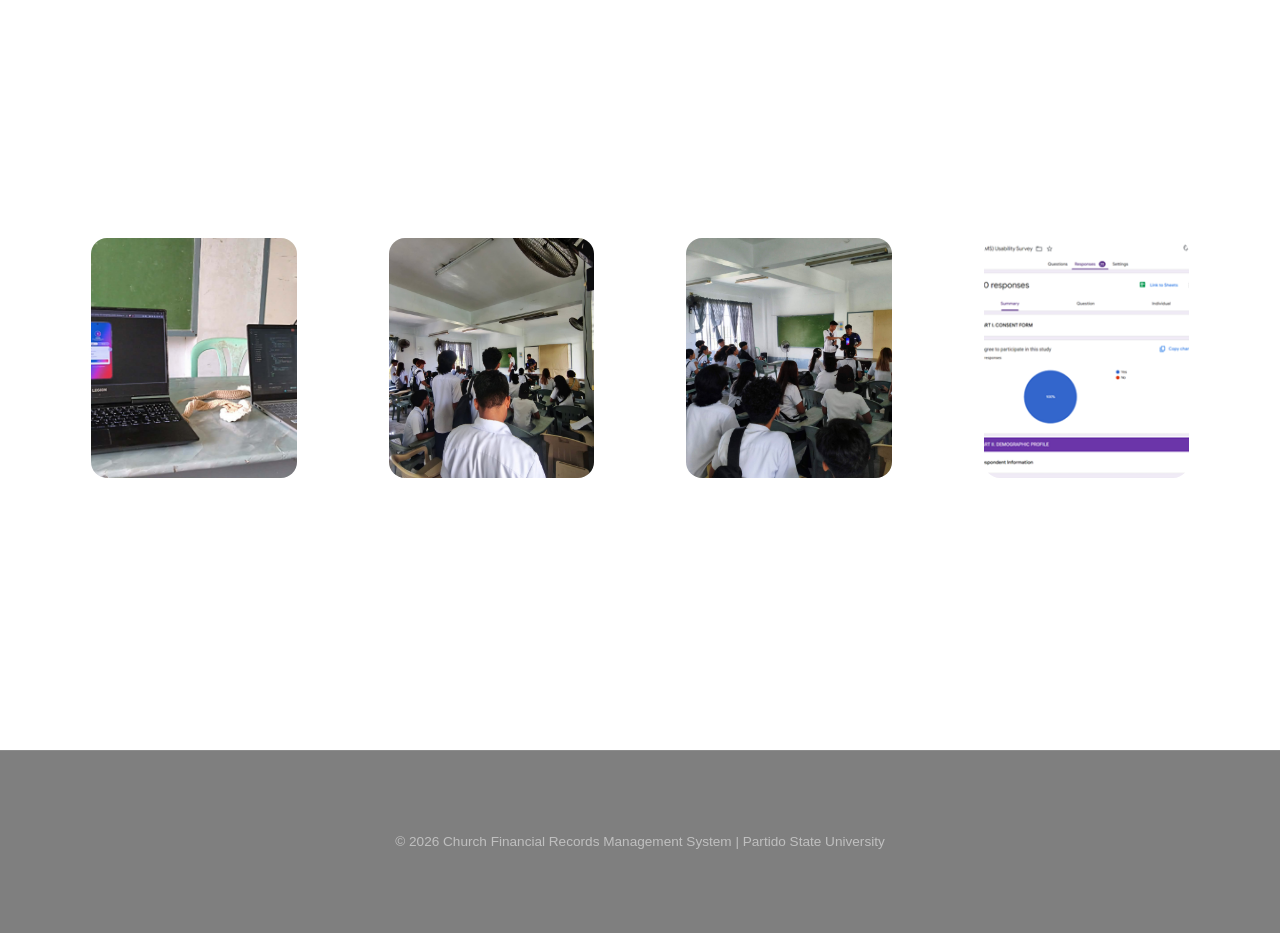
==== commit 95623669: "Update data.html" ====
--- a/data.html
+++ b/data.html
@@ -47,7 +47,7 @@
         <div class="img-wrapper" style="height: 150px; margin-bottom: 15px;">
           <img src="result-experience.png" alt="Experience Chart" style="object-fit: contain; background: white;">
         </div>
-        <h3>80%</h3>
+        <h3>85%</h3>
         <p>Prior System Experience</p>
         <div class="progress-bg"><div class="progress-fill" style="width: 80%;"></div></div>
       </div>
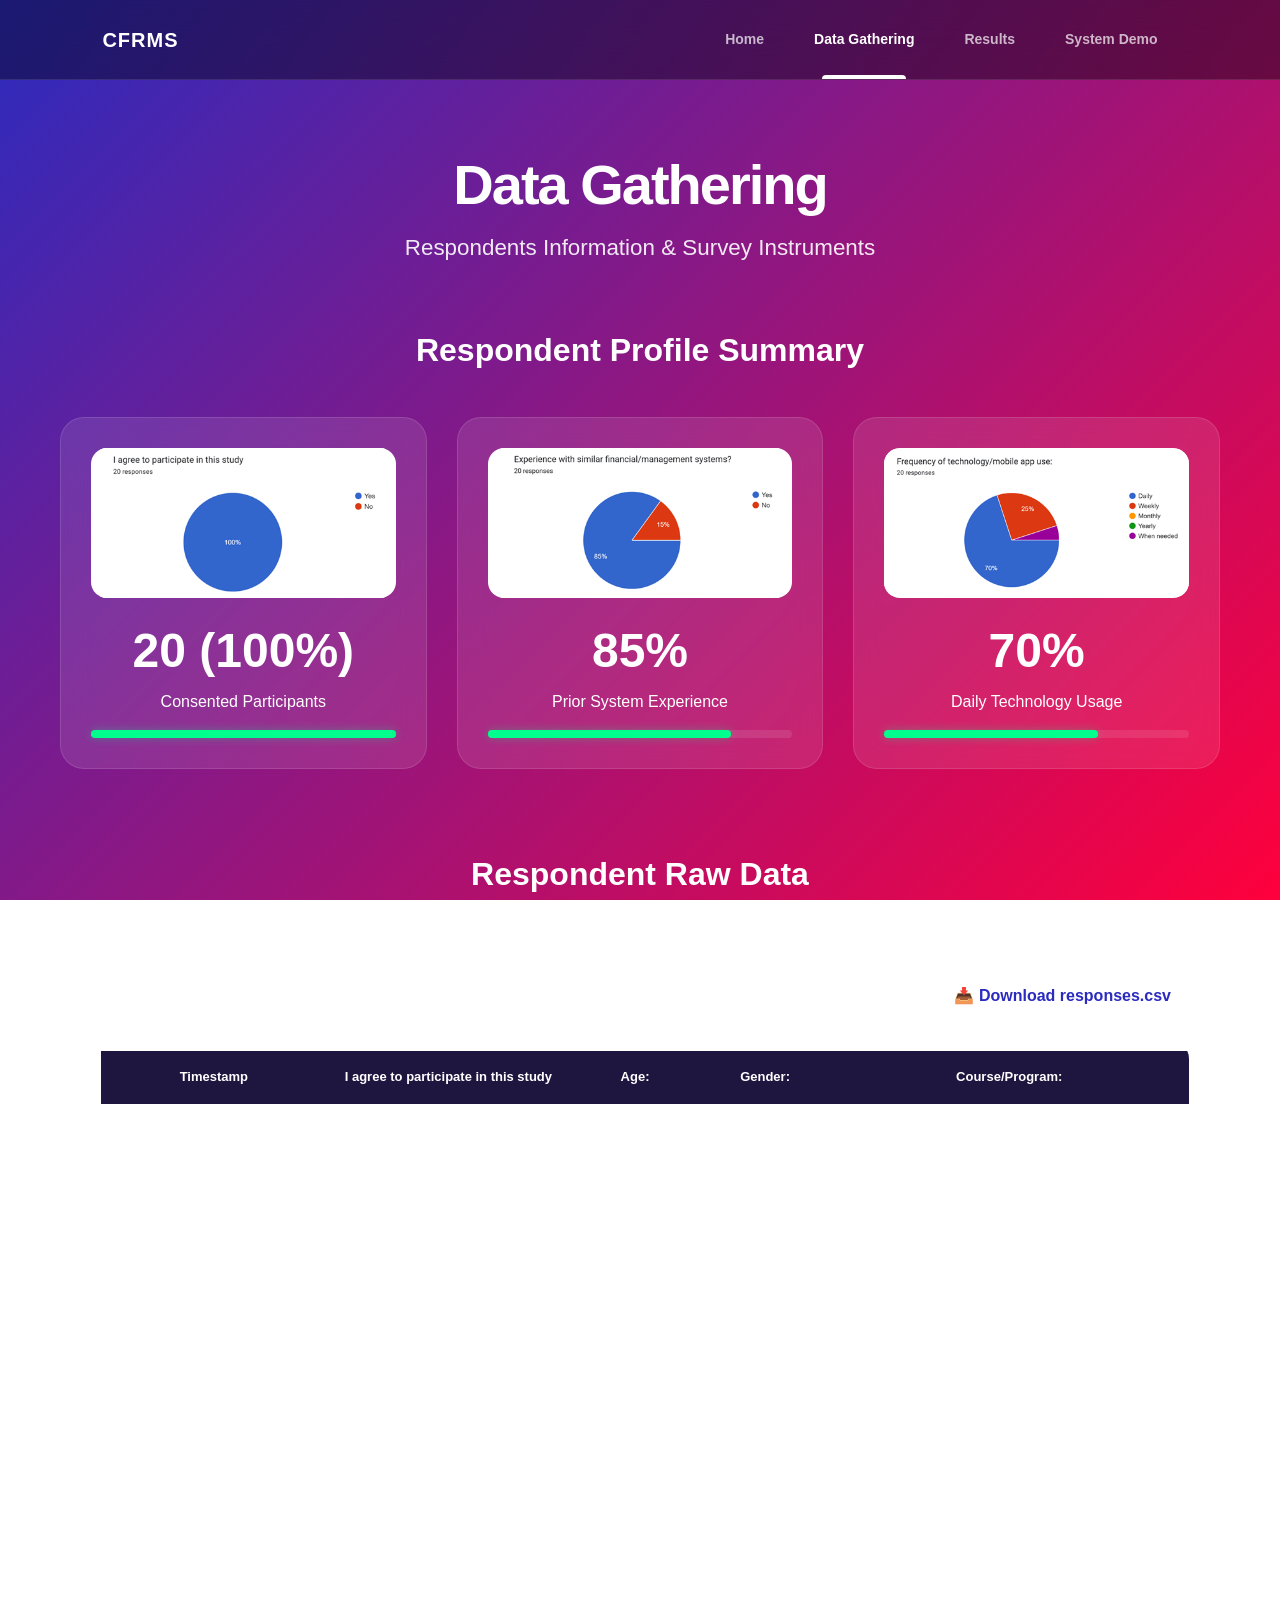
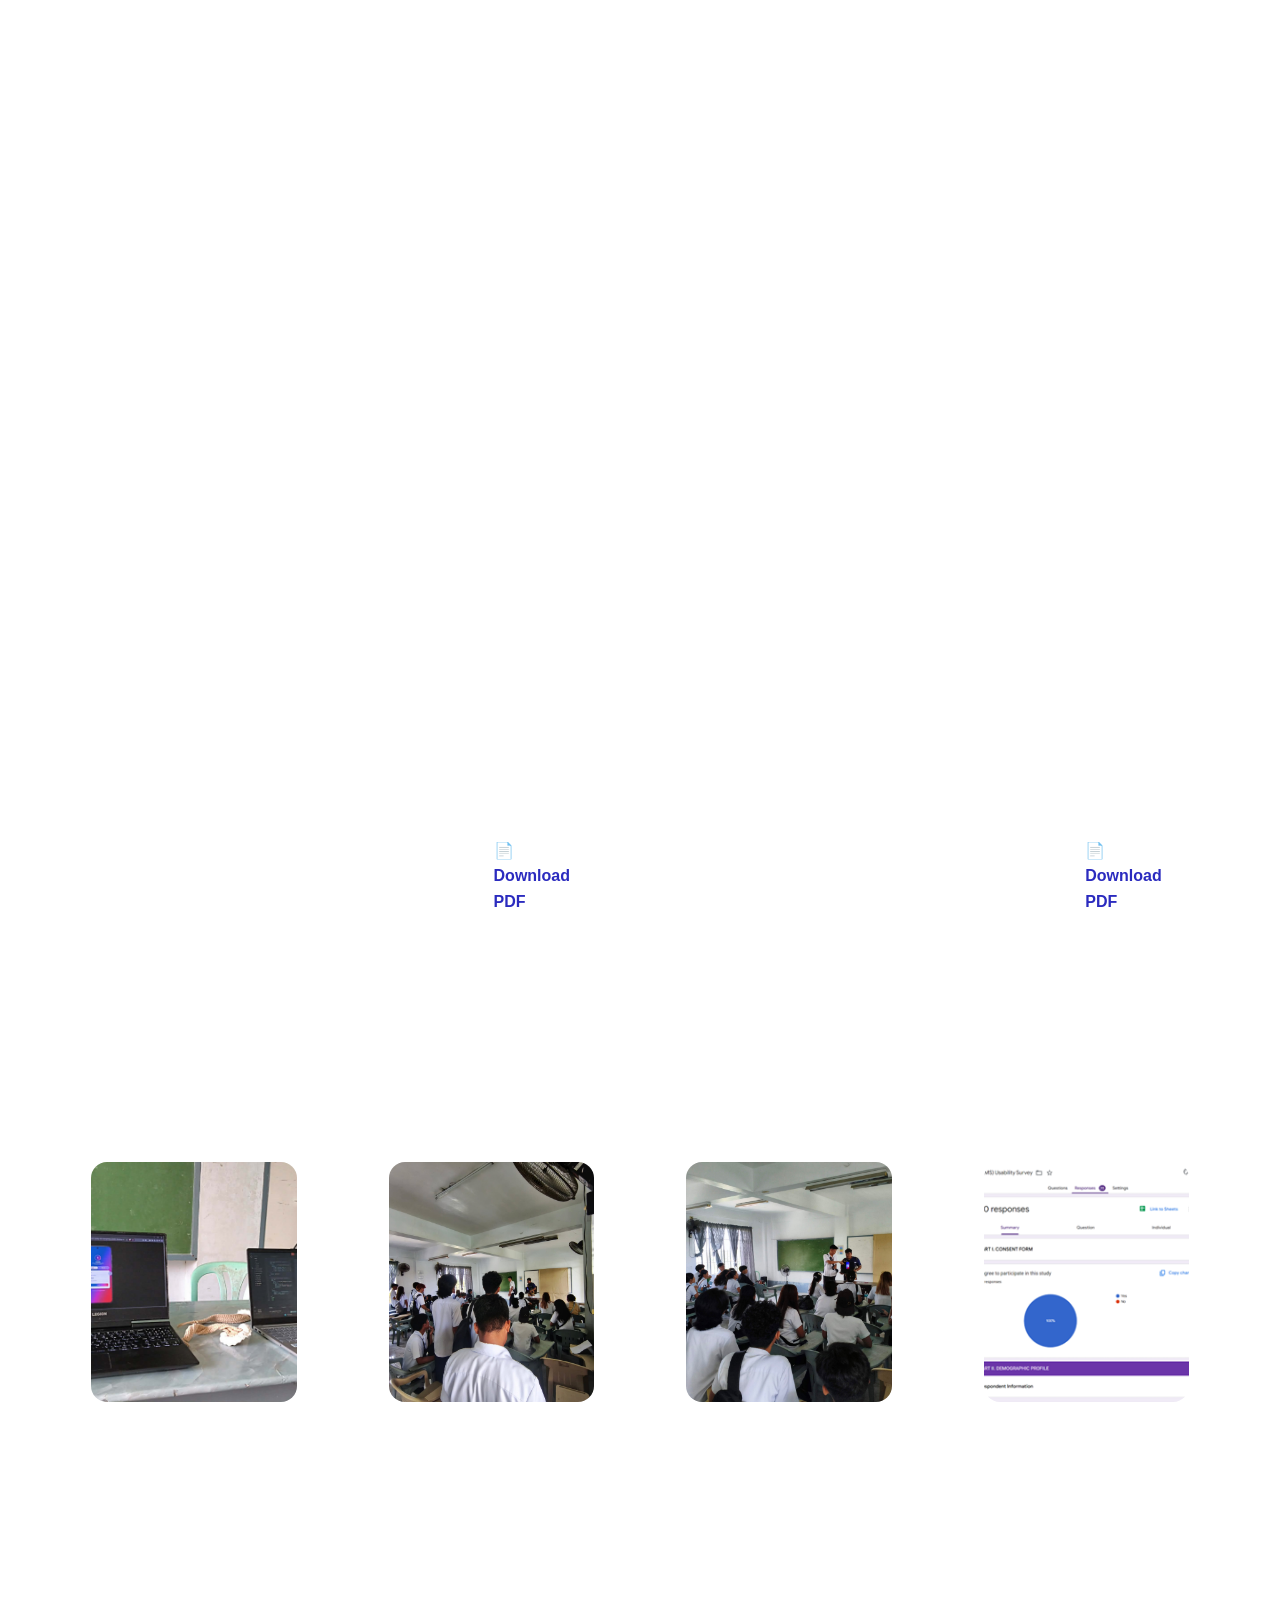
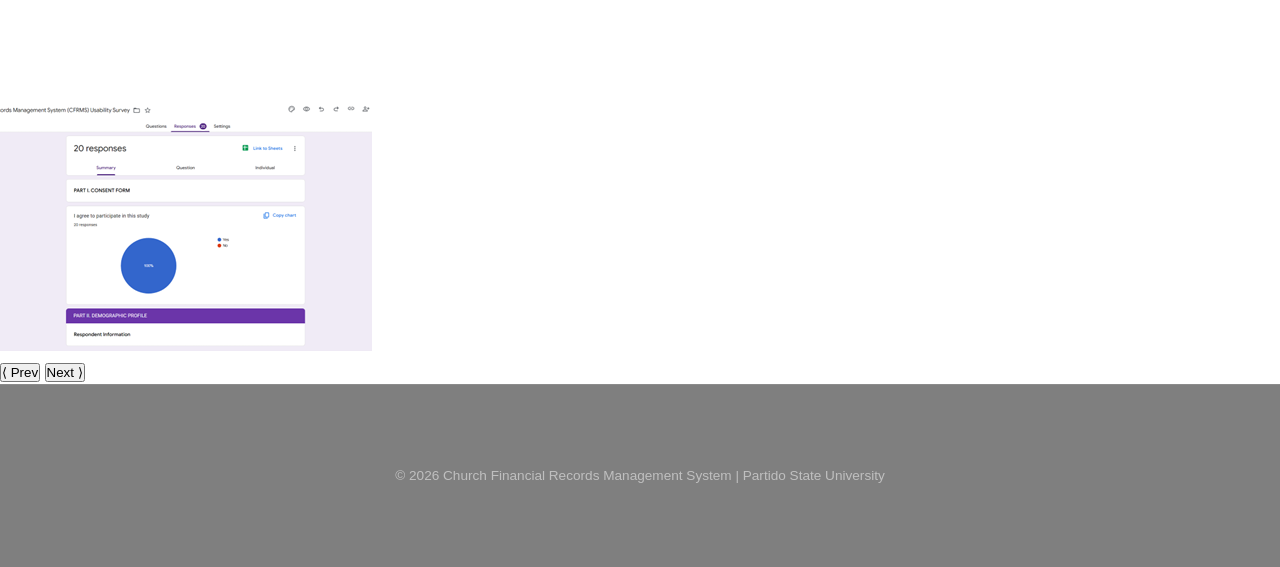
==== commit afd3ef7c: "Update data.html" ====
--- a/data.html
+++ b/data.html
@@ -121,15 +121,32 @@
         <div class="img-wrapper"><img src="doc3.jpg" alt="Demo"></div>
         <p class="img-caption">CFRMS Prototype Walkthrough</p>
       </div>
-      <div class="card doc-card">
-        <div class="img-wrapper"><img src="doc4.png" alt="Recording"></div>
-        <p class="img-caption">Final Data Collection</p>
+     <div class="card doc-card gallery-card" onclick="openGallery()">
+      <div class="img-wrapper">
+        <img src="doc4.png" alt="Recording">
       </div>
+      <p class="img-caption">Final Data Collection</p>
+    </div>
     </div>
   </section>
 
 </main>
 
+  <div class="gallery-modal" id="galleryModal">
+
+  <span class="close-gallery" onclick="closeGallery()">✕</span>
+
+  <div class="gallery-content">
+    <img id="galleryImage" src="doc4.png" alt="Gallery Image">
+
+    <div class="gallery-controls">
+      <button onclick="prevImage()">⟨ Prev</button>
+      <button onclick="nextImage()">Next ⟩</button>
+    </div>
+  </div>
+
+</div>
+  
 <footer>
   <p>© 2026 Church Financial Records Management System | Partido State University</p>
 </footer>
--- a/styles.css
+++ b/styles.css
@@ -307,6 +307,128 @@
 .chart-card { padding: 15px; }
 .chart-img { width: 100%; border-radius: 12px; display: block; }
 
+
+/* =========================
+   CSV TABLE FIX
+========================= */
+
+.table-card{
+  overflow: hidden;
+}
+
+.card-header{
+  display: flex;
+  justify-content: space-between;
+  align-items: center;
+  gap: 20px;
+  margin-bottom: 20px;
+  flex-wrap: wrap;
+}
+
+.table-wrapper{
+  width: 100%;
+  overflow-x: auto;
+  overflow-y: hidden;
+  border-radius: 18px;
+  background: rgba(255,255,255,0.03);
+  padding: 10px;
+  scrollbar-width: thin;
+  scrollbar-color: rgba(255,255,255,0.3) transparent;
+}
+
+.table-wrapper::-webkit-scrollbar{
+  height: 10px;
+}
+
+.table-wrapper::-webkit-scrollbar-track{
+  background: transparent;
+}
+
+.table-wrapper::-webkit-scrollbar-thumb{
+  background: rgba(255,255,255,0.25);
+  border-radius: 20px;
+}
+
+.data-table{
+  width: max-content;
+  min-width: 100%;
+  border-collapse: collapse;
+  table-layout: auto;
+}
+
+.data-table thead{
+  background: rgba(0,0,0,0.35);
+}
+
+.data-table th,
+.data-table td{
+  padding: 16px 18px;
+  text-align: center;
+  vertical-align: middle;
+  color: white;
+  font-size: 13px;
+  line-height: 1.6;
+  border-bottom: 1px solid rgba(255,255,255,0.08);
+  white-space: normal;
+  word-break: break-word;
+  min-width: 130px;
+}
+
+.data-table th{
+  position: sticky;
+  top: 0;
+  z-index: 2;
+  font-weight: 800;
+  background: rgba(25, 15, 60, 0.95);
+}
+
+.data-table tbody tr{
+  transition: 0.3s ease;
+}
+
+.data-table tbody tr:hover{
+  background: rgba(255,255,255,0.05);
+}
+
+.data-table td{
+  font-weight: 500;
+  opacity: 0.92;
+}
+
+.small-btn{
+  background: white;
+  color: #2b2bbf;
+  padding: 12px 18px;
+  border-radius: 12px;
+  text-decoration: none;
+  font-weight: 700;
+  display: inline-flex;
+  align-items: center;
+  gap: 8px;
+  transition: 0.3s ease;
+}
+
+.small-btn:hover{
+  transform: translateY(-2px);
+  box-shadow: 0 8px 18px rgba(0,0,0,0.2);
+}
+
+/* Mobile Responsive */
+@media (max-width: 768px){
+
+  .card-header{
+    flex-direction: column;
+    align-items: flex-start;
+  }
+
+  .data-table th,
+  .data-table td{
+    padding: 12px;
+    font-size: 12px;
+    min-width: 100px;
+  }
+}
+
 footer {
   text-align: center;
   padding: 80px 20px;
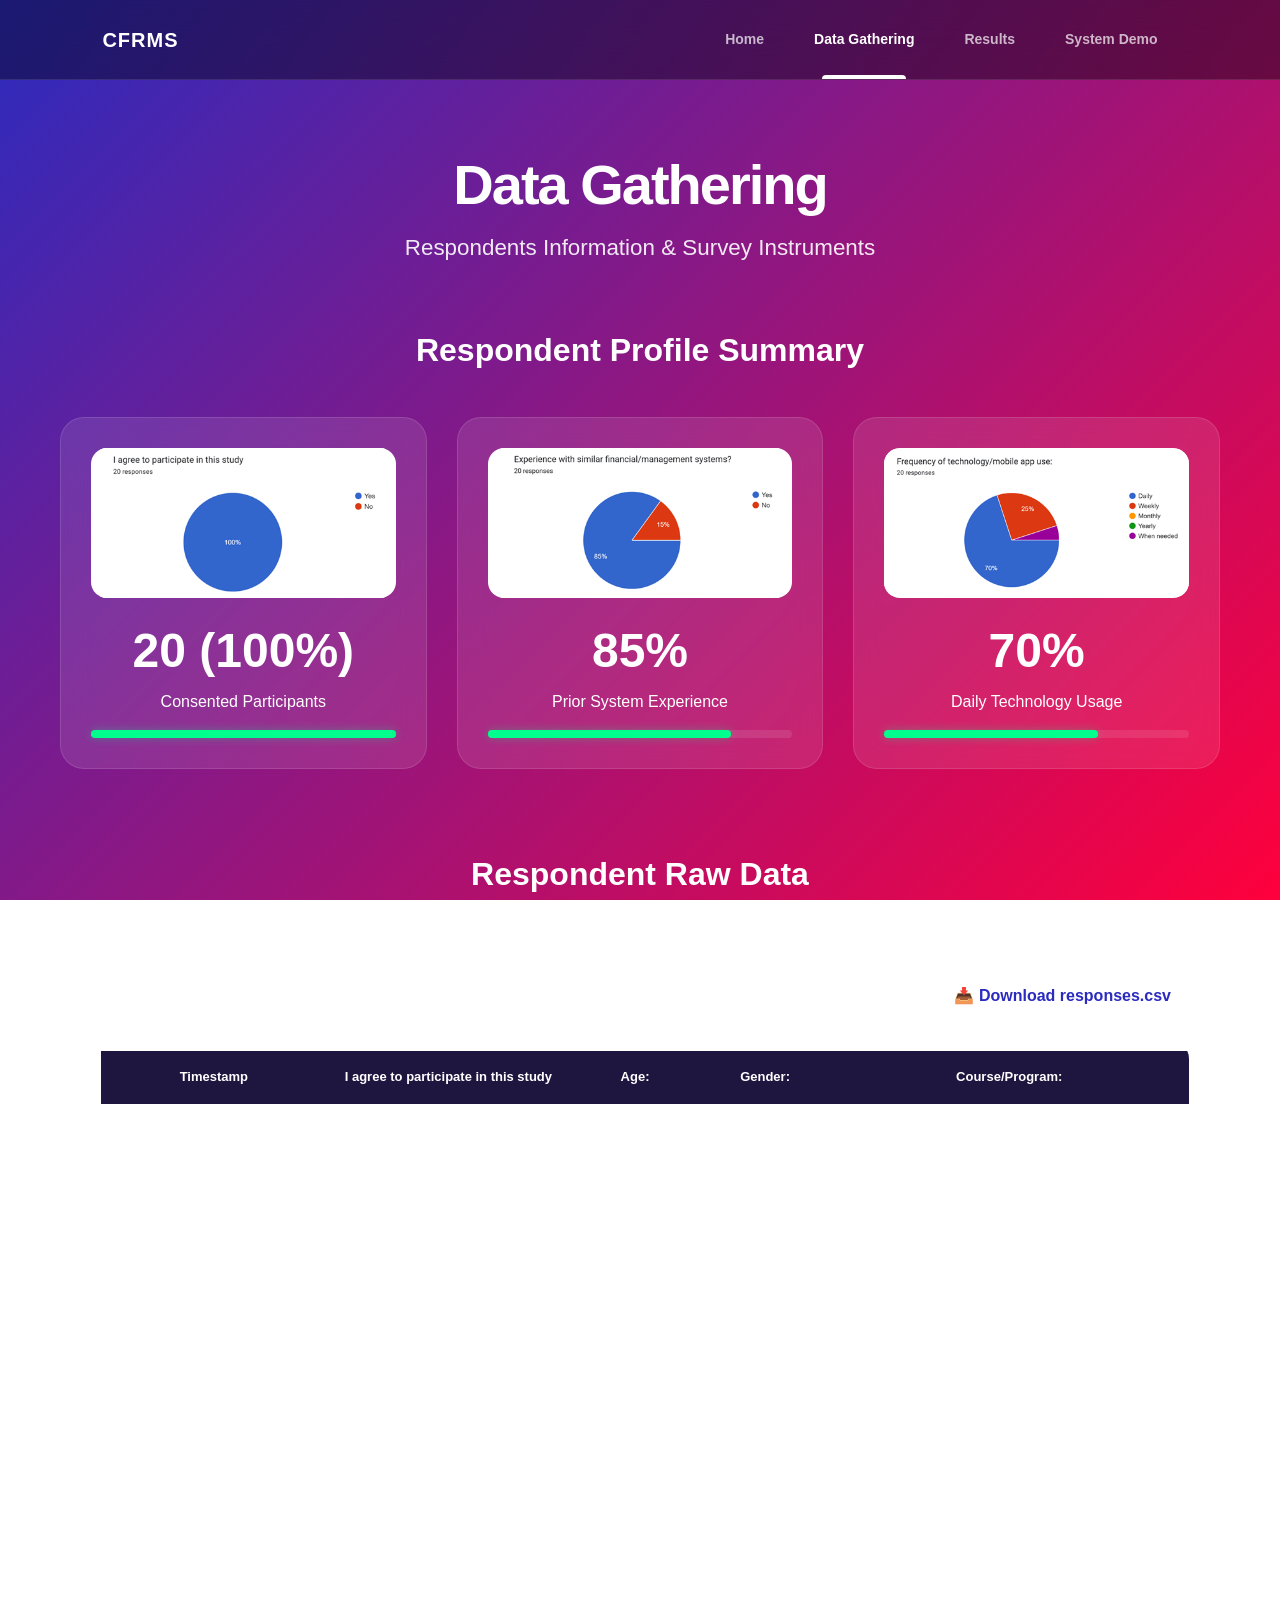
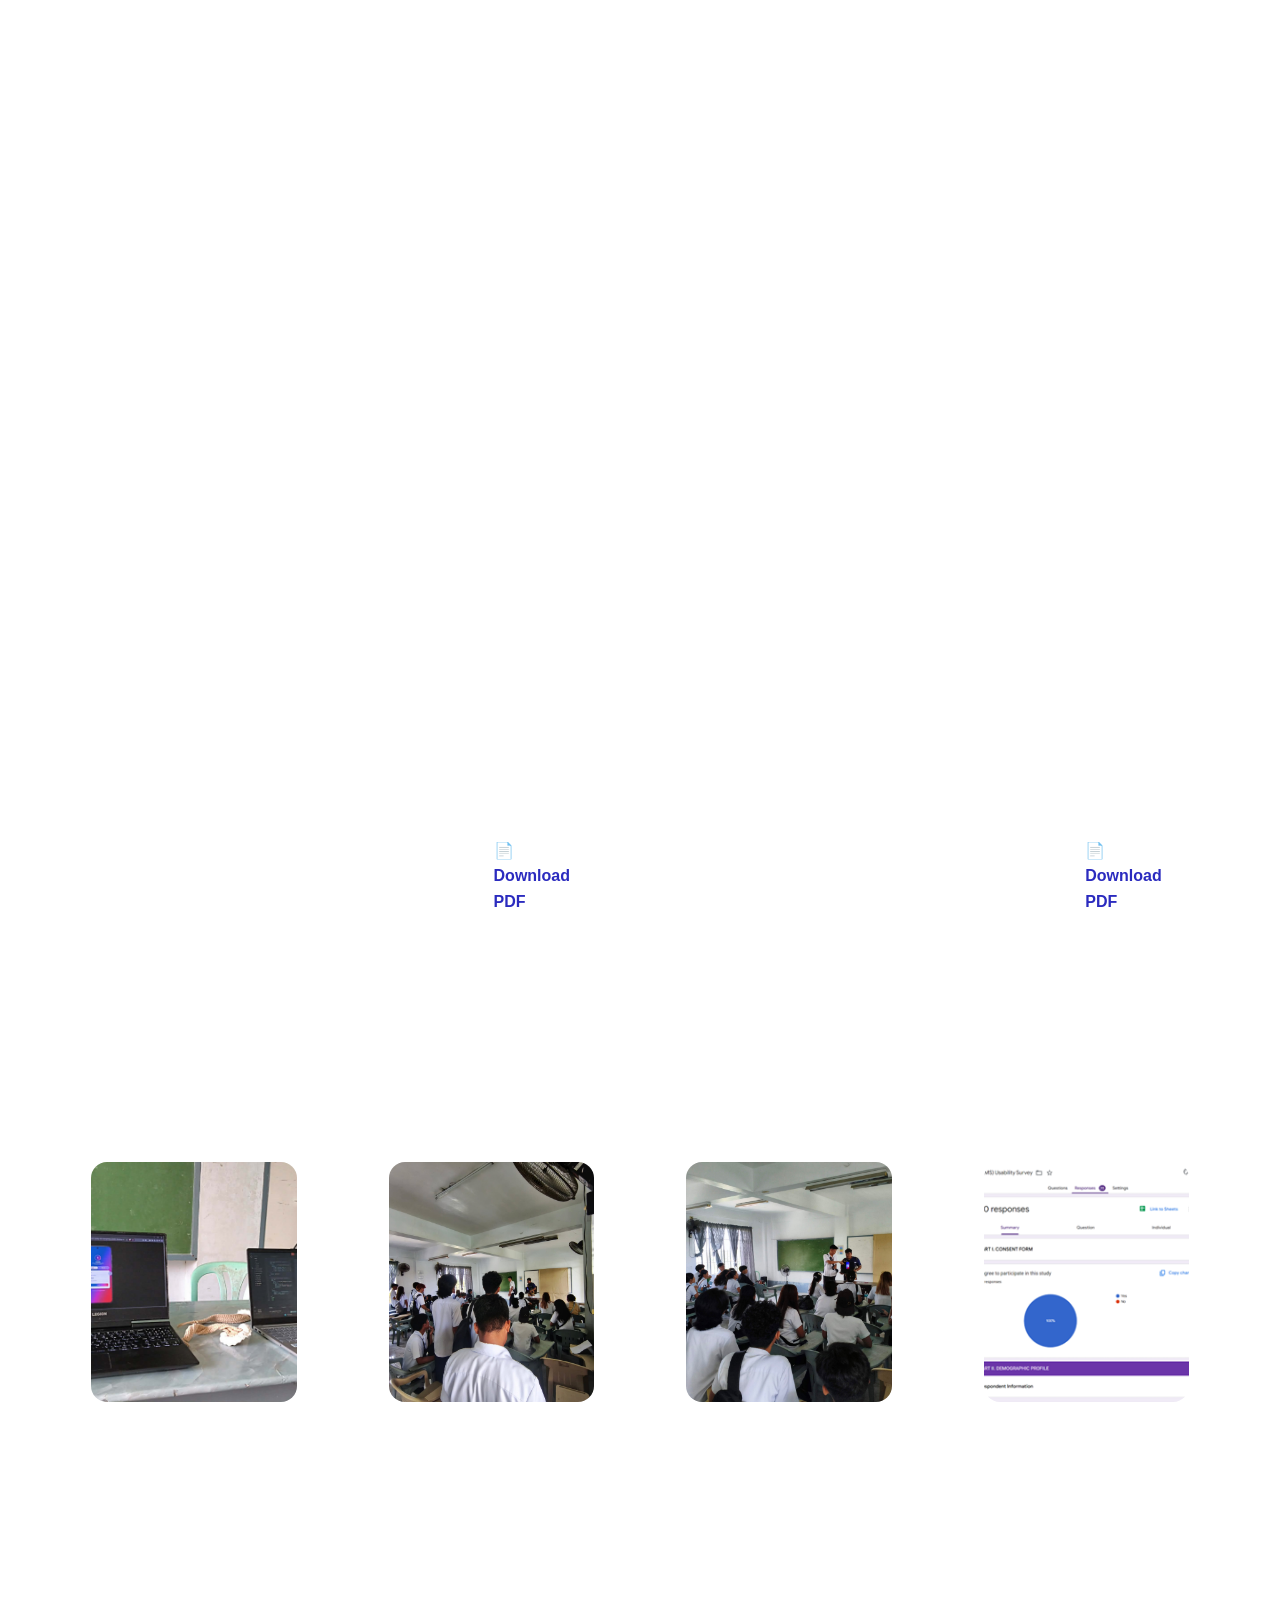
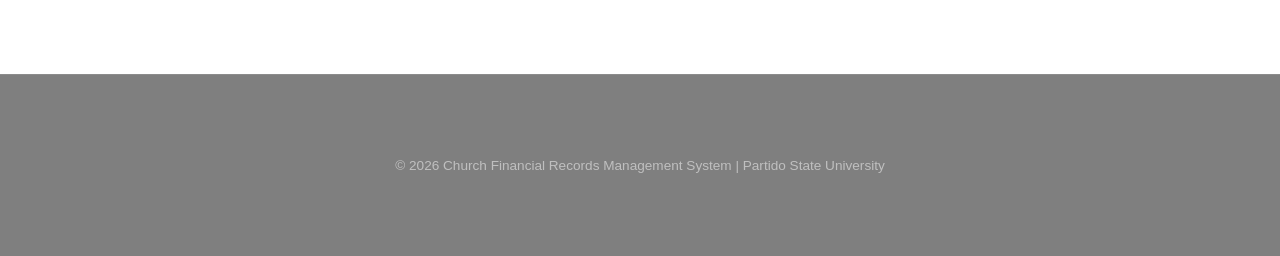
==== commit 227b1c6e: "Update data.html" ====
--- a/data.html
+++ b/data.html
@@ -182,6 +182,57 @@
     }
   }
   window.onload = loadCSV;
+
+  const galleryImages = [
+  "doc4.png",
+  "doc5.png",
+  "doc6.png",
+  "doc7.png"
+];
+
+let currentImage = 0;
+
+function openGallery(index = 0){
+  currentImage = index;
+
+  document.getElementById("galleryModal")
+    .classList.add("active");
+
+  updateGalleryImage();
+}
+
+function closeGallery(){
+  document.getElementById("galleryModal")
+    .classList.remove("active");
+}
+
+function updateGalleryImage(){
+  document.getElementById("galleryImage")
+    .src = galleryImages[currentImage];
+}
+
+function nextImage(){
+  currentImage = (currentImage + 1) % galleryImages.length;
+  updateGalleryImage();
+}
+
+function prevImage(){
+  currentImage =
+    (currentImage - 1 + galleryImages.length) %
+    galleryImages.length;
+
+  updateGalleryImage();
+}
+
+// Close when clicking outside image
+document.getElementById("galleryModal")
+.addEventListener("click", function(e){
+
+  if(e.target.id === "galleryModal"){
+    closeGallery();
+  }
+
+});
 </script>
 
 </body>
--- a/styles.css
+++ b/styles.css
@@ -429,6 +429,92 @@
   }
 }
 
+.gallery-card{
+  cursor: pointer;
+}
+
+.gallery-card:hover{
+  transform: translateY(-10px) scale(1.02);
+}
+
+.gallery-modal{
+  position: fixed;
+  inset: 0;
+  background: rgba(0,0,0,0.85);
+  display: none;
+  justify-content: center;
+  align-items: center;
+  z-index: 9999;
+  padding: 20px;
+  backdrop-filter: blur(8px);
+}
+
+.gallery-modal.active{
+  display: flex;
+}
+
+.gallery-content{
+  max-width: 900px;
+  width: 100%;
+  text-align: center;
+  animation: fadeZoom 0.3s ease;
+}
+
+.gallery-content img{
+  width: 100%;
+  max-height: 80vh;
+  object-fit: contain;
+  border-radius: 20px;
+  background: white;
+}
+
+.gallery-controls{
+  margin-top: 20px;
+  display: flex;
+  justify-content: center;
+  gap: 15px;
+}
+
+.gallery-controls button{
+  border: none;
+  padding: 12px 22px;
+  border-radius: 12px;
+  font-weight: 700;
+  cursor: pointer;
+  background: white;
+  color: #2b2bbf;
+  transition: 0.3s ease;
+}
+
+.gallery-controls button:hover{
+  transform: translateY(-2px);
+}
+
+.close-gallery{
+  position: absolute;
+  top: 25px;
+  right: 35px;
+  font-size: 40px;
+  color: white;
+  cursor: pointer;
+  transition: 0.3s ease;
+}
+
+.close-gallery:hover{
+  transform: scale(1.1);
+}
+
+@keyframes fadeZoom{
+  from{
+    opacity: 0;
+    transform: scale(0.9);
+  }
+  to{
+    opacity: 1;
+    transform: scale(1);
+  }
+}
+
 footer {
   text-align: center;
   padding: 80px 20px;
